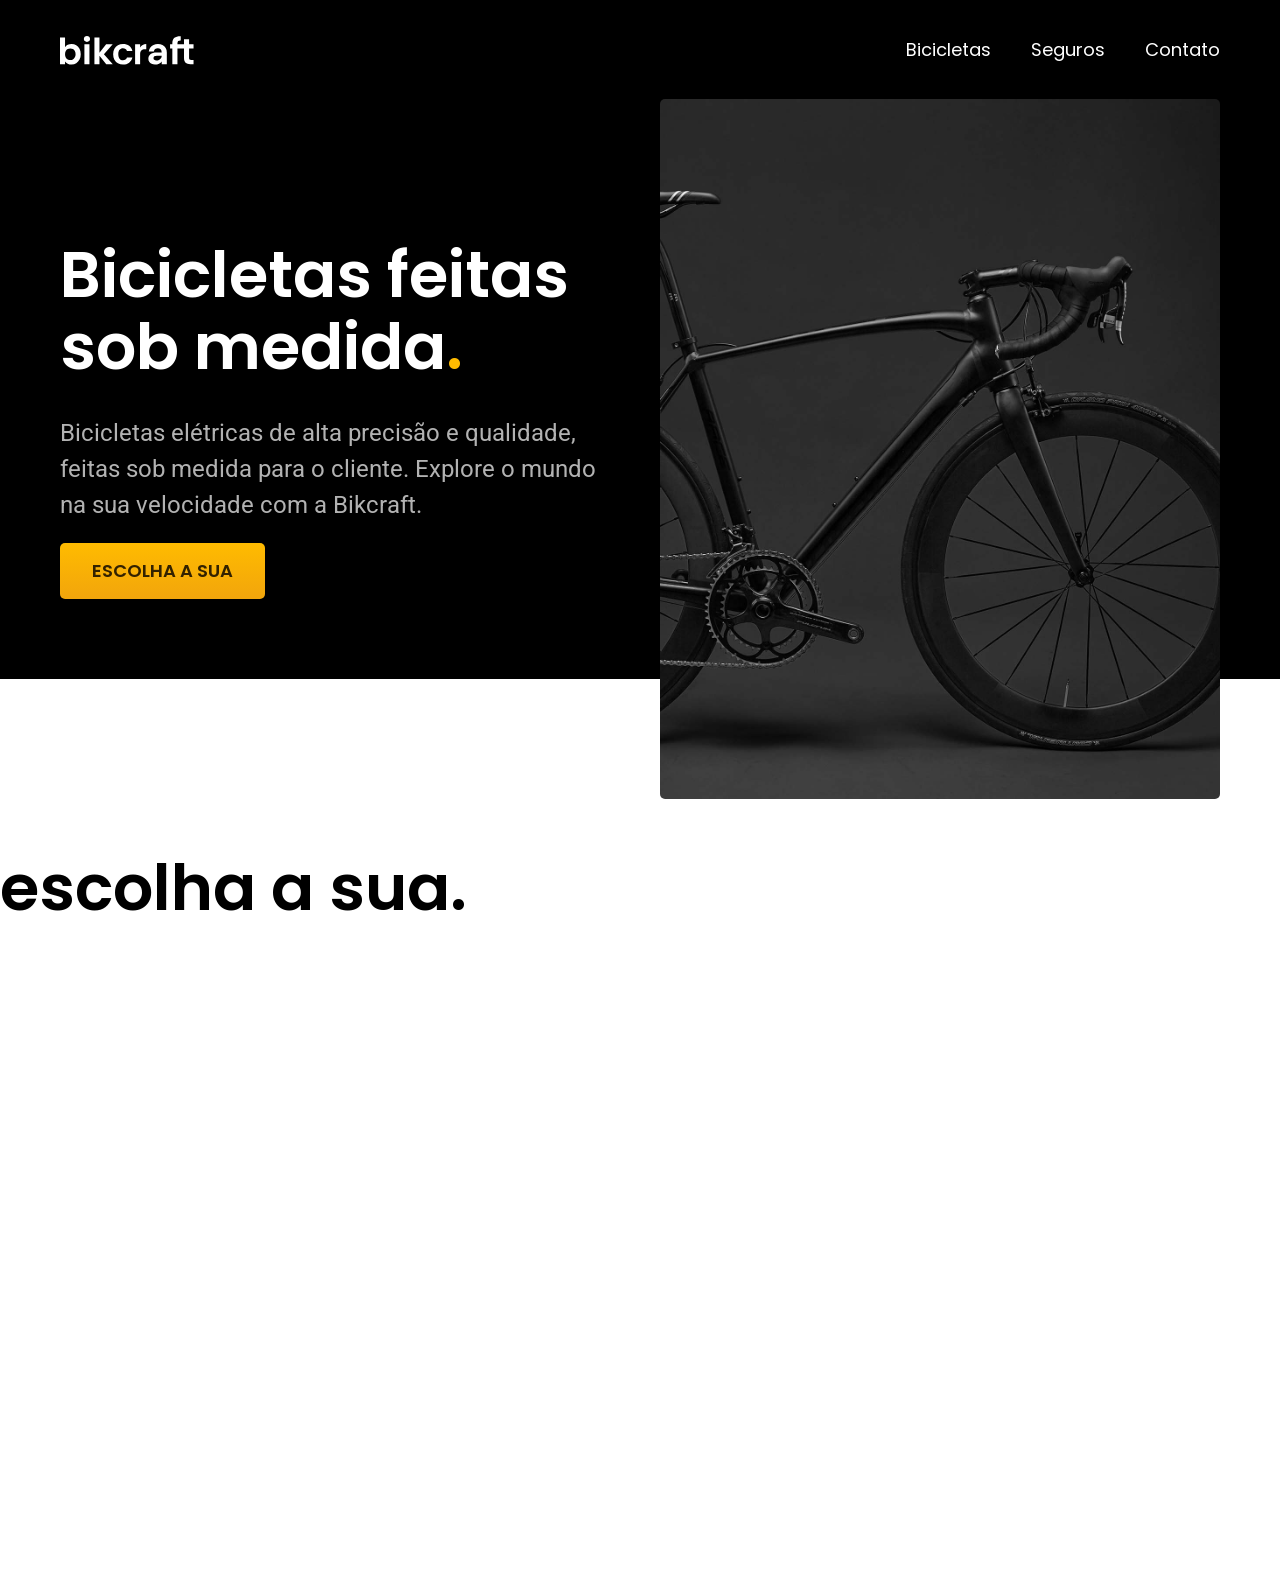
==== index.html @ e8c7751e "modificar estrutura dos arquivos CSS e inicial da página com estilos e tipografia" ====
<!doctype html>
<html lang="pt-BR">
  <head>
    <meta charset="UTF-8" />
    <meta name="viewport" content="width=device-width, initial-scale=1.0" />
    <meta
      name="description"
      content="Bicicletas elétricas de alta precisão e qualidade,  feitas sob medida para o cliente. Explore o mundo na sua velocidade com a Bikcraft."
    />
    <title>Bikcraft - Bicicletas Elétricas</title>
    <link rel="stylesheet" href="./css/style.css" />
   <link rel="preconnect" href="https://fonts.googleapis.com">
<link rel="preconnect" href="https://fonts.gstatic.com" crossorigin>
<link href="https://fonts.googleapis.com/css2?family=Poppins:wght@400;600&family=Roboto:wght@100..900&display=swap" rel="stylesheet">
  </head>
  <body>
    <header class="header-bg">
      <div class="header">
        <a href="./">
          <img src="./img/bikcraft.svg" alt="Bikcraft" />
        </a>

        <nav aria-label="primaria">
          <ul class="header-menu cor-branco">
            <li><a href="./bicicletas.html">Bicicletas</a></li>
            <li><a href="./seguros.html">Seguros</a></li>
            <li><a href="./contato.html">Contato</a></li>
          </ul>
        </nav>
      </div>
    </header>

    <main class="introducao-bg">
      <div class="introducao">
        <div class="introducao-conteudo">
          <h1 class="texto-grande cor-branco">Bicicletas feitas sob medida<span>.</span></h1>
          <p class="texto-medio cor-cinza">
            Bicicletas elétricas de alta precisão e qualidade, feitas sob medida
            para o cliente. Explore o mundo na sua velocidade com a Bikcraft.
          </p>
          <a href="./bicicletas.html" class="botao">Escolha a sua</a>
        </div>
        <div>
          <img
            src="./img/fotos/introducao.jpg"
            alt="Bicicleta elétrica preta"
          />
        </div>
      </div>
    </main>
    <h2 class="texto-grande">escolha a sua<span>.</span></h2>
  </body>
</html>
---- css/style.css ----
@import "./global/global.css";
@import "./utilidades/tipografia.css";
@import "./utilidades/cores.css";
@import "./global/header.css";
@import "./utilidades/componentes.css";
@import "./home/introducao.css";
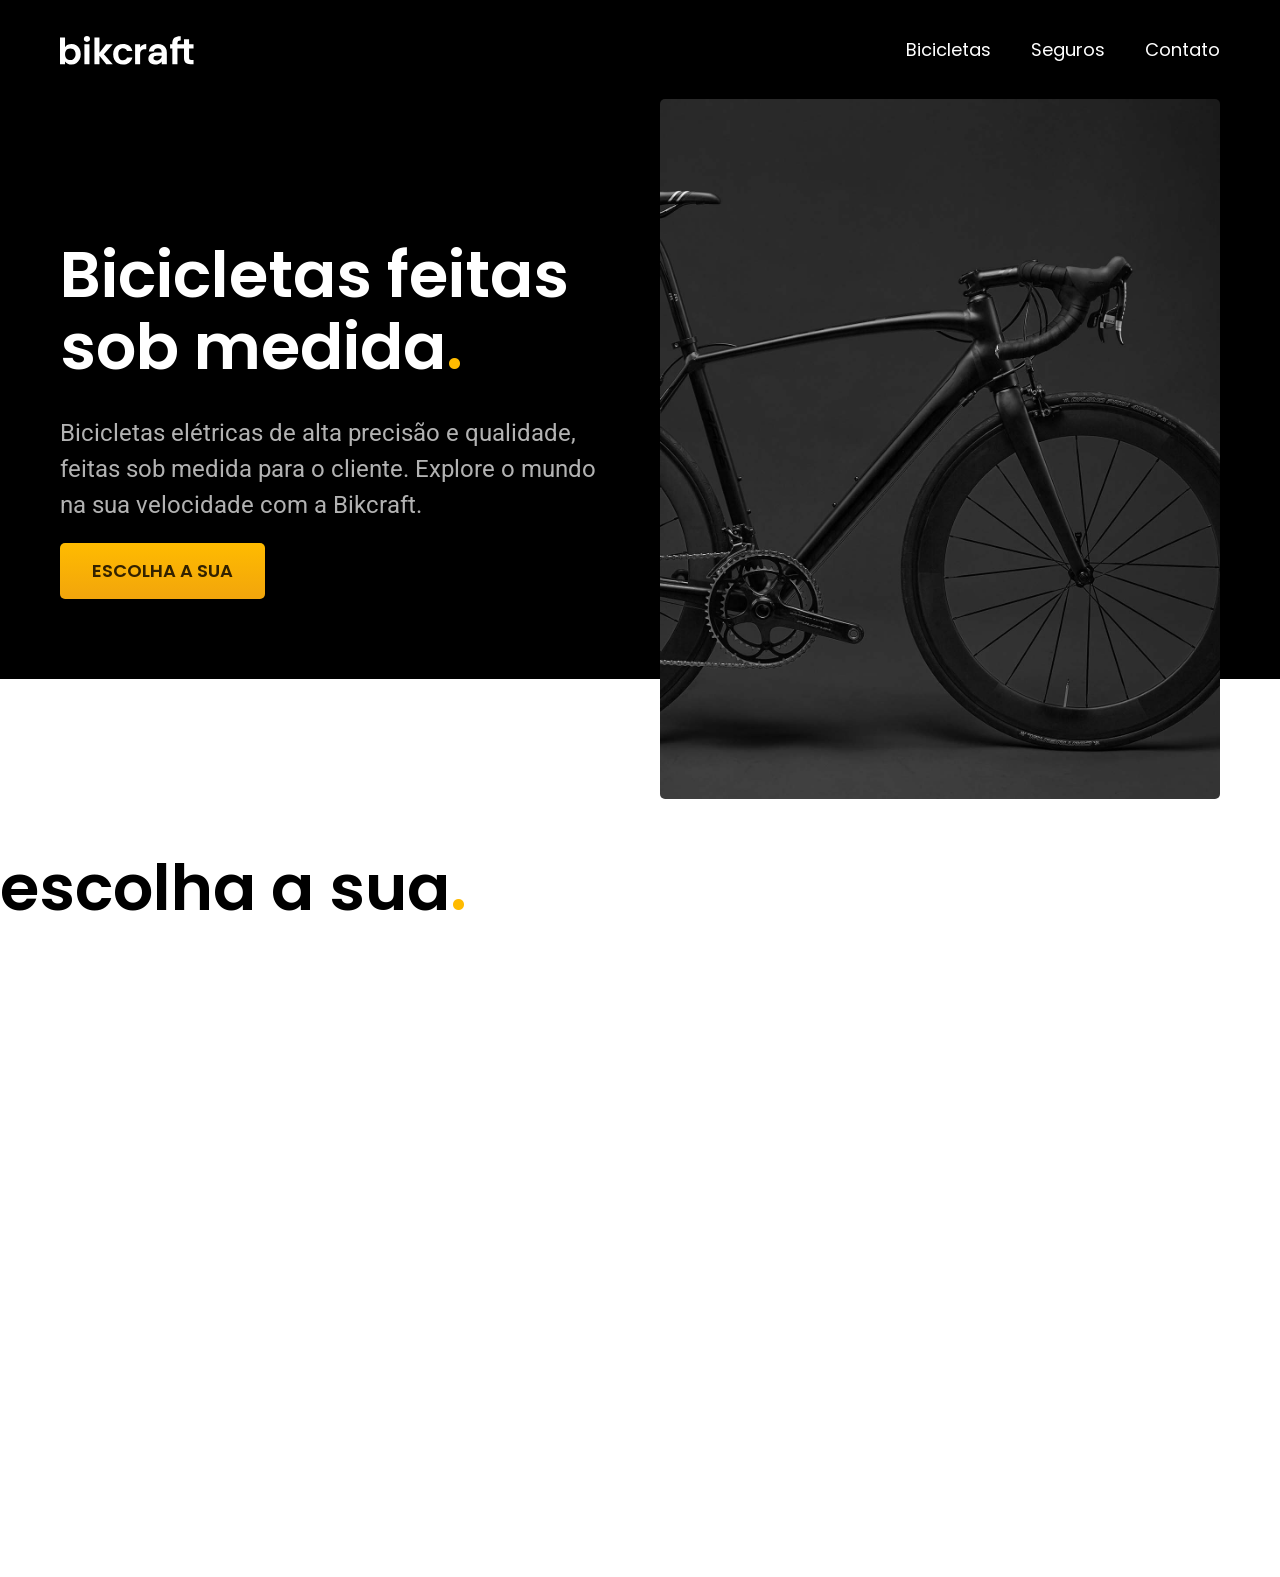
==== commit 8e54f553: "atualização de utilitários" ====
--- a/index.html
+++ b/index.html
@@ -21,7 +21,7 @@
         </a>
 
         <nav aria-label="primaria">
-          <ul class="header-menu cor-branco">
+          <ul class="header-menu cor-0">
             <li><a href="./bicicletas.html">Bicicletas</a></li>
             <li><a href="./seguros.html">Seguros</a></li>
             <li><a href="./contato.html">Contato</a></li>
@@ -33,8 +33,8 @@
     <main class="introducao-bg">
       <div class="introducao">
         <div class="introducao-conteudo">
-          <h1 class="texto-grande cor-branco">Bicicletas feitas sob medida<span>.</span></h1>
-          <p class="texto-medio cor-cinza">
+          <h1 class="texto-grande cor-0">Bicicletas feitas sob medida<span class="cor-p1">.</span></h1>
+          <p class="texto-medio cor-5">
             Bicicletas elétricas de alta precisão e qualidade, feitas sob medida
             para o cliente. Explore o mundo na sua velocidade com a Bikcraft.
           </p>
@@ -48,6 +48,6 @@
         </div>
       </div>
     </main>
-    <h2 class="texto-grande">escolha a sua<span>.</span></h2>
+    <h2 class="texto-grande">escolha a sua<span class="cor-p1">.</span></h2>
   </body>
 </html>
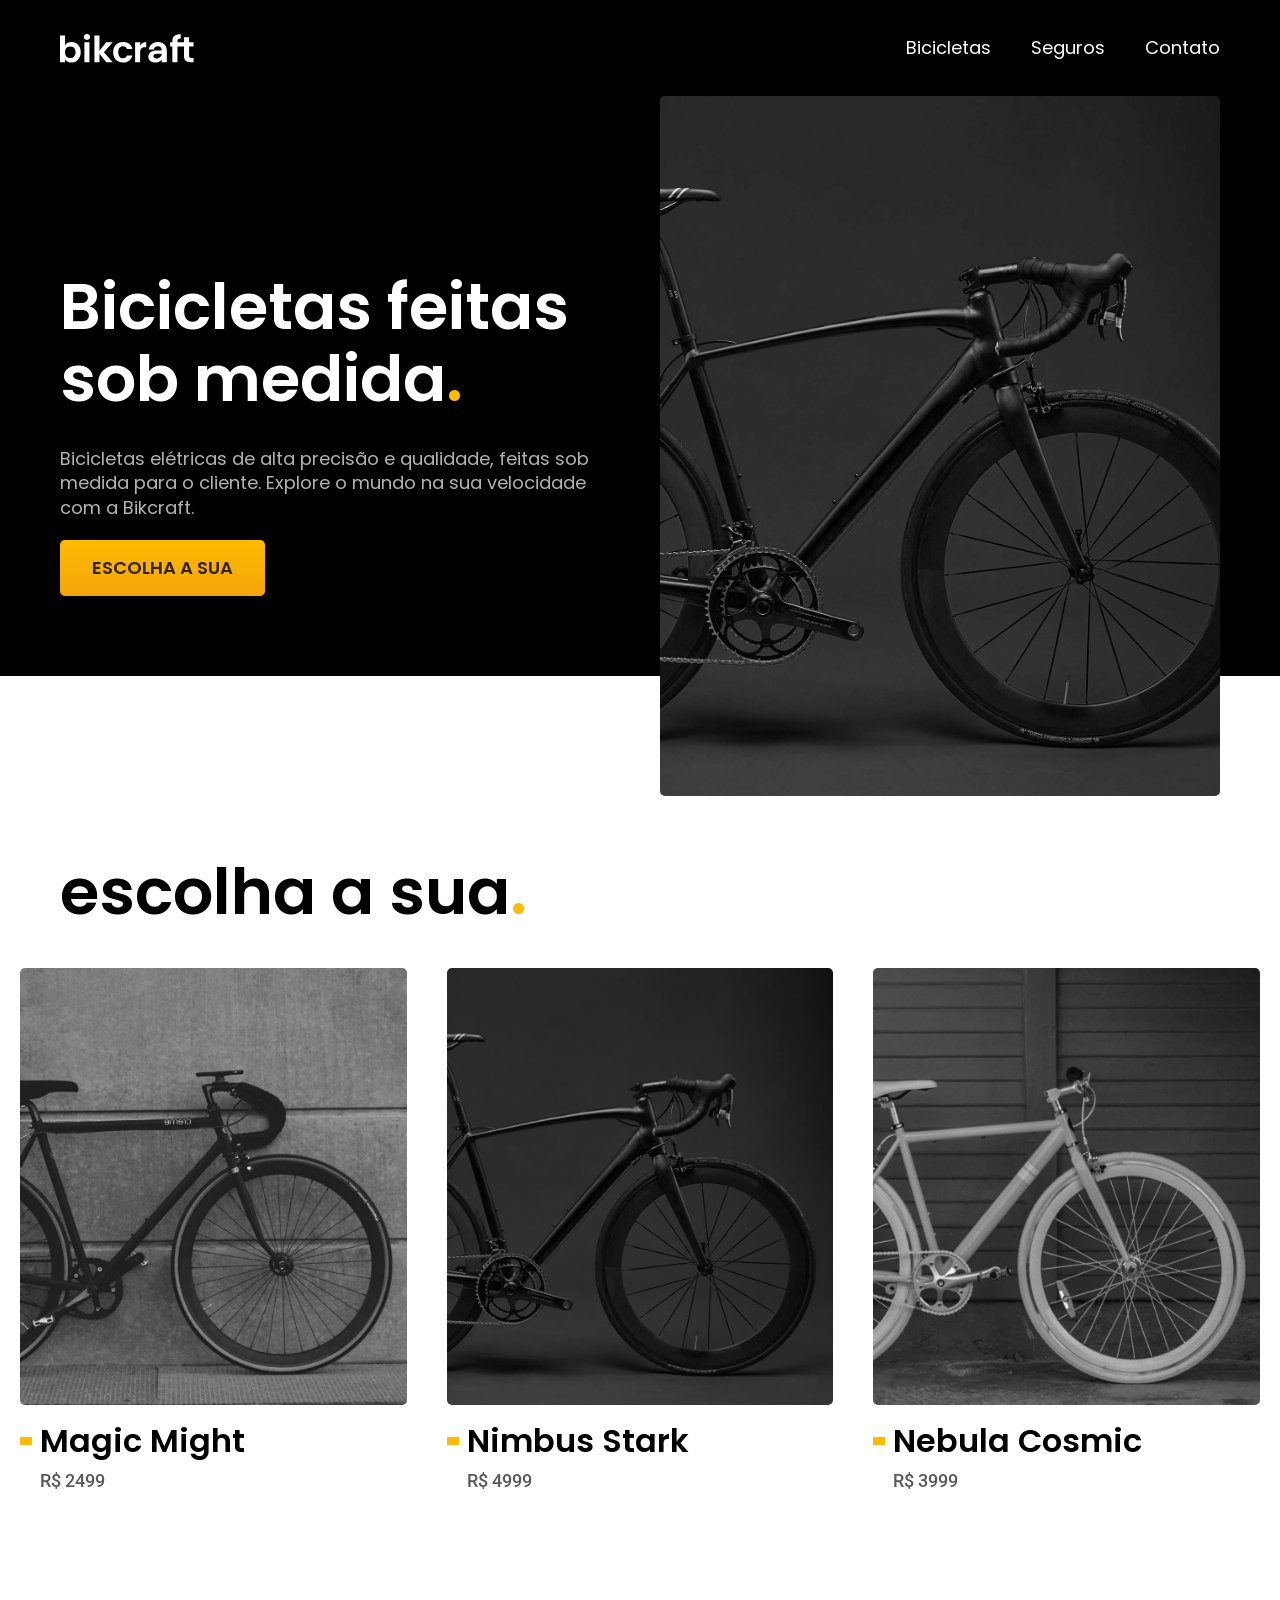
==== commit 2321a642: "Remove unused image files and update index.html for improved layout and styling" ====
--- a/index.html
+++ b/index.html
@@ -9,19 +9,22 @@
     />
     <title>Bikcraft - Bicicletas Elétricas</title>
     <link rel="stylesheet" href="./css/style.css" />
-   <link rel="preconnect" href="https://fonts.googleapis.com">
-<link rel="preconnect" href="https://fonts.gstatic.com" crossorigin>
-<link href="https://fonts.googleapis.com/css2?family=Poppins:wght@400;600&family=Roboto:wght@100..900&display=swap" rel="stylesheet">
+    <link rel="preconnect" href="https://fonts.googleapis.com" />
+    <link rel="preconnect" href="https://fonts.gstatic.com" crossorigin />
+    <link
+      href="https://fonts.googleapis.com/css2?family=Poppins:wght@400;600&family=Roboto:wght@100..900&display=swap"
+      rel="stylesheet"
+    />
   </head>
   <body>
     <header class="header-bg">
-      <div class="header">
+      <div class="header container">
         <a href="./">
           <img src="./img/bikcraft.svg" alt="Bikcraft" />
         </a>
 
         <nav aria-label="primaria">
-          <ul class="header-menu cor-0">
+          <ul class="header-menu font-1-m cor-0">
             <li><a href="./bicicletas.html">Bicicletas</a></li>
             <li><a href="./seguros.html">Seguros</a></li>
             <li><a href="./contato.html">Contato</a></li>
@@ -31,10 +34,12 @@
     </header>
 
     <main class="introducao-bg">
-      <div class="introducao">
+      <div class="introducao container">
         <div class="introducao-conteudo">
-          <h1 class="texto-grande cor-0">Bicicletas feitas sob medida<span class="cor-p1">.</span></h1>
-          <p class="texto-medio cor-5">
+          <h1 class="  font-1-xxl cor-0">
+            Bicicletas feitas sob medida<span class="cor-p1">.</span>
+          </h1>
+          <p class="font-1-m cor-5">
             Bicicletas elétricas de alta precisão e qualidade, feitas sob medida
             para o cliente. Explore o mundo na sua velocidade com a Bikcraft.
           </p>
@@ -48,6 +53,33 @@
         </div>
       </div>
     </main>
-    <h2 class="texto-grande">escolha a sua<span class="cor-p1">.</span></h2>
+
+    <article class="bicicletas-lista">
+      <h2 class=" container font-1-xxl">escolha a sua<span class="cor-p1">.</span></h2>
+
+      <ul>
+        <li>
+          <a href="./bicicletas/magic.html">
+            <img src="./img/bicicletas/magic-home.jpg" alt="Bicicleta preta" />
+            <h3 class="font-1-xl">Magic Might</h3>
+            <span class="font-2-m cor-8">R$ 2499</span>
+          </a>
+        </li>
+        <li>
+          <a href="./bicicletas/nimbus.html">
+            <img src="./img/bicicletas/nimbus-home.jpg" alt="Bicicleta preta" />
+            <h3 class="font-1-xl">Nimbus Stark</h3>
+            <span class="font-2-m cor-8">R$ 4999</span>
+          </a>
+        </li>
+        <li>
+          <a href="./bicicletas/nebula.html">
+            <img src="./img/bicicletas/nebula-home.jpg" alt="Bicicleta preta" />
+            <h3 class="font-1-xl">Nebula Cosmic</h3>
+            <span class="font-2-m cor-8">R$ 3999</span>
+          </a>
+        </li>
+      </ul>
+    </article>
   </body>
 </html>
--- a/css/style.css
+++ b/css/style.css
@@ -4,6 +4,7 @@
 @import "./global/header.css";
 @import "./utilidades/componentes.css";
 @import "./home/introducao.css";
+@import "./bicicletas/bicicletas-lista.css";
 
 
 
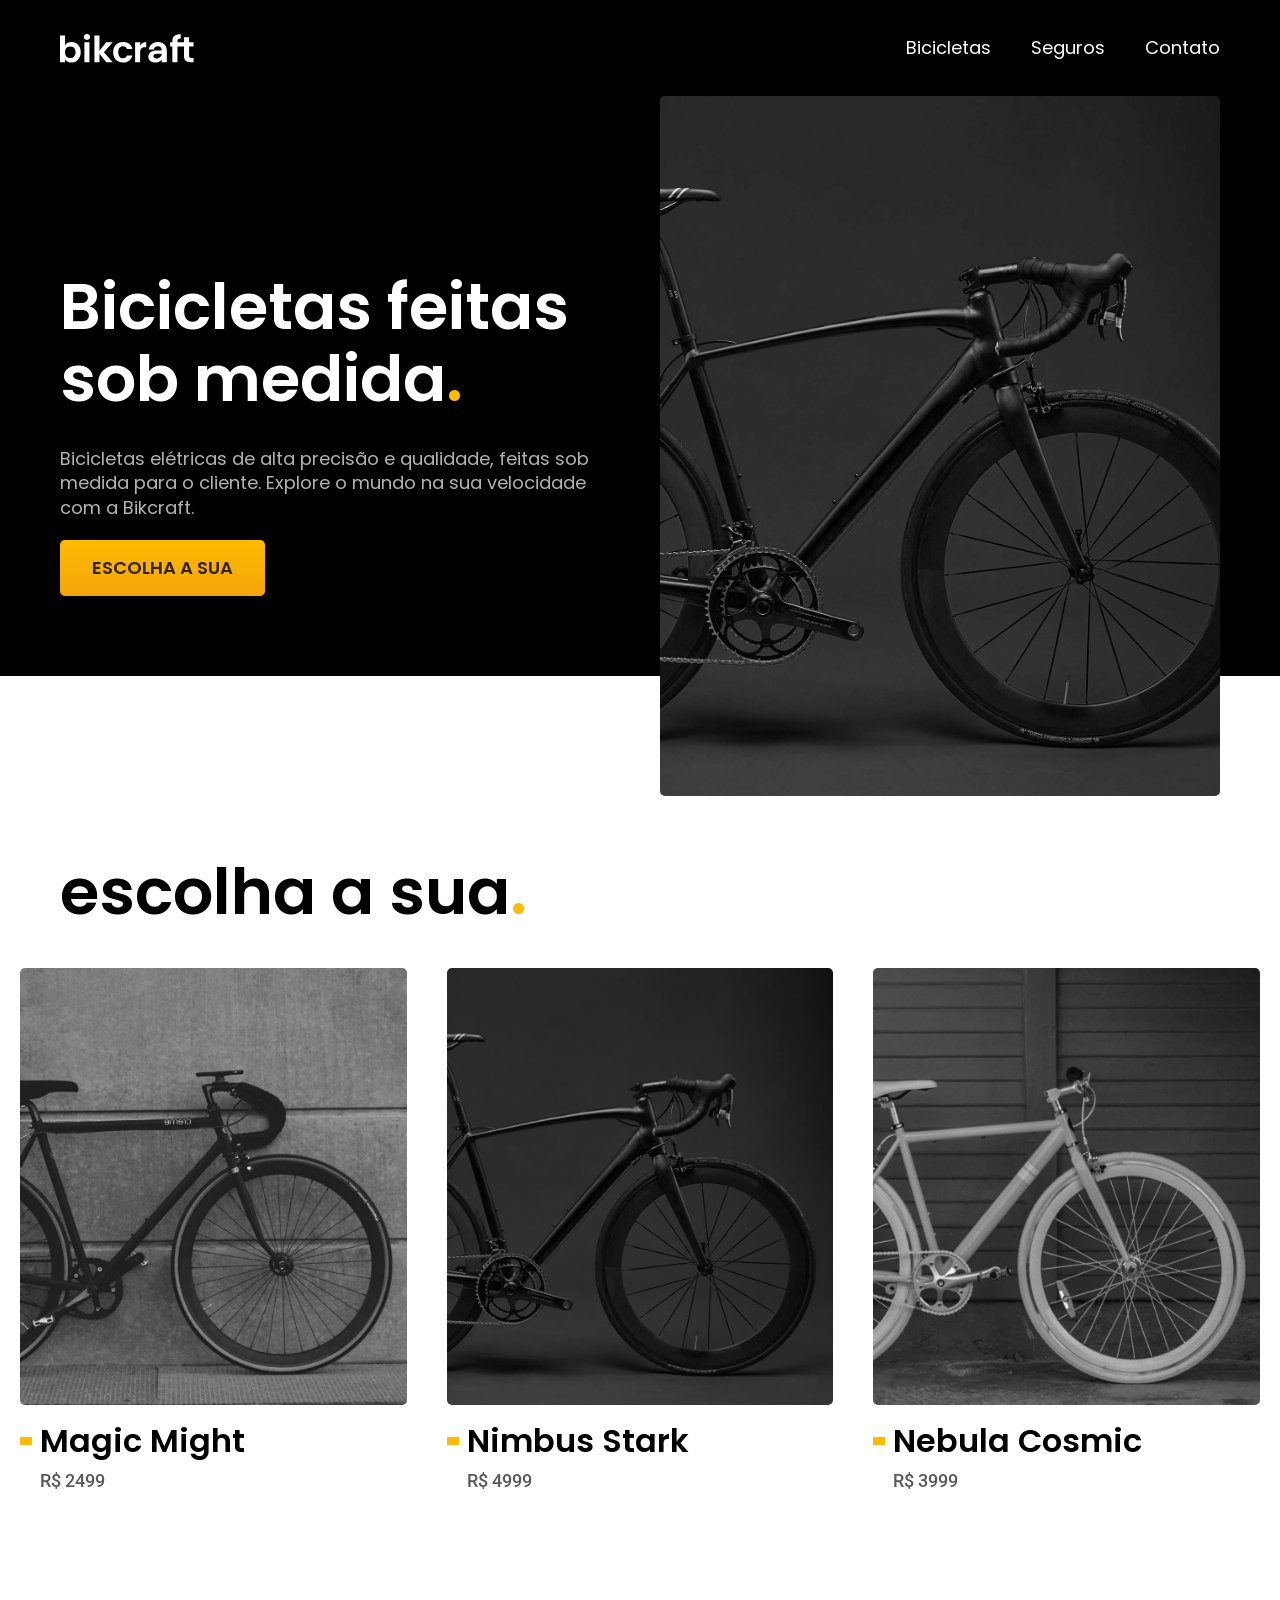
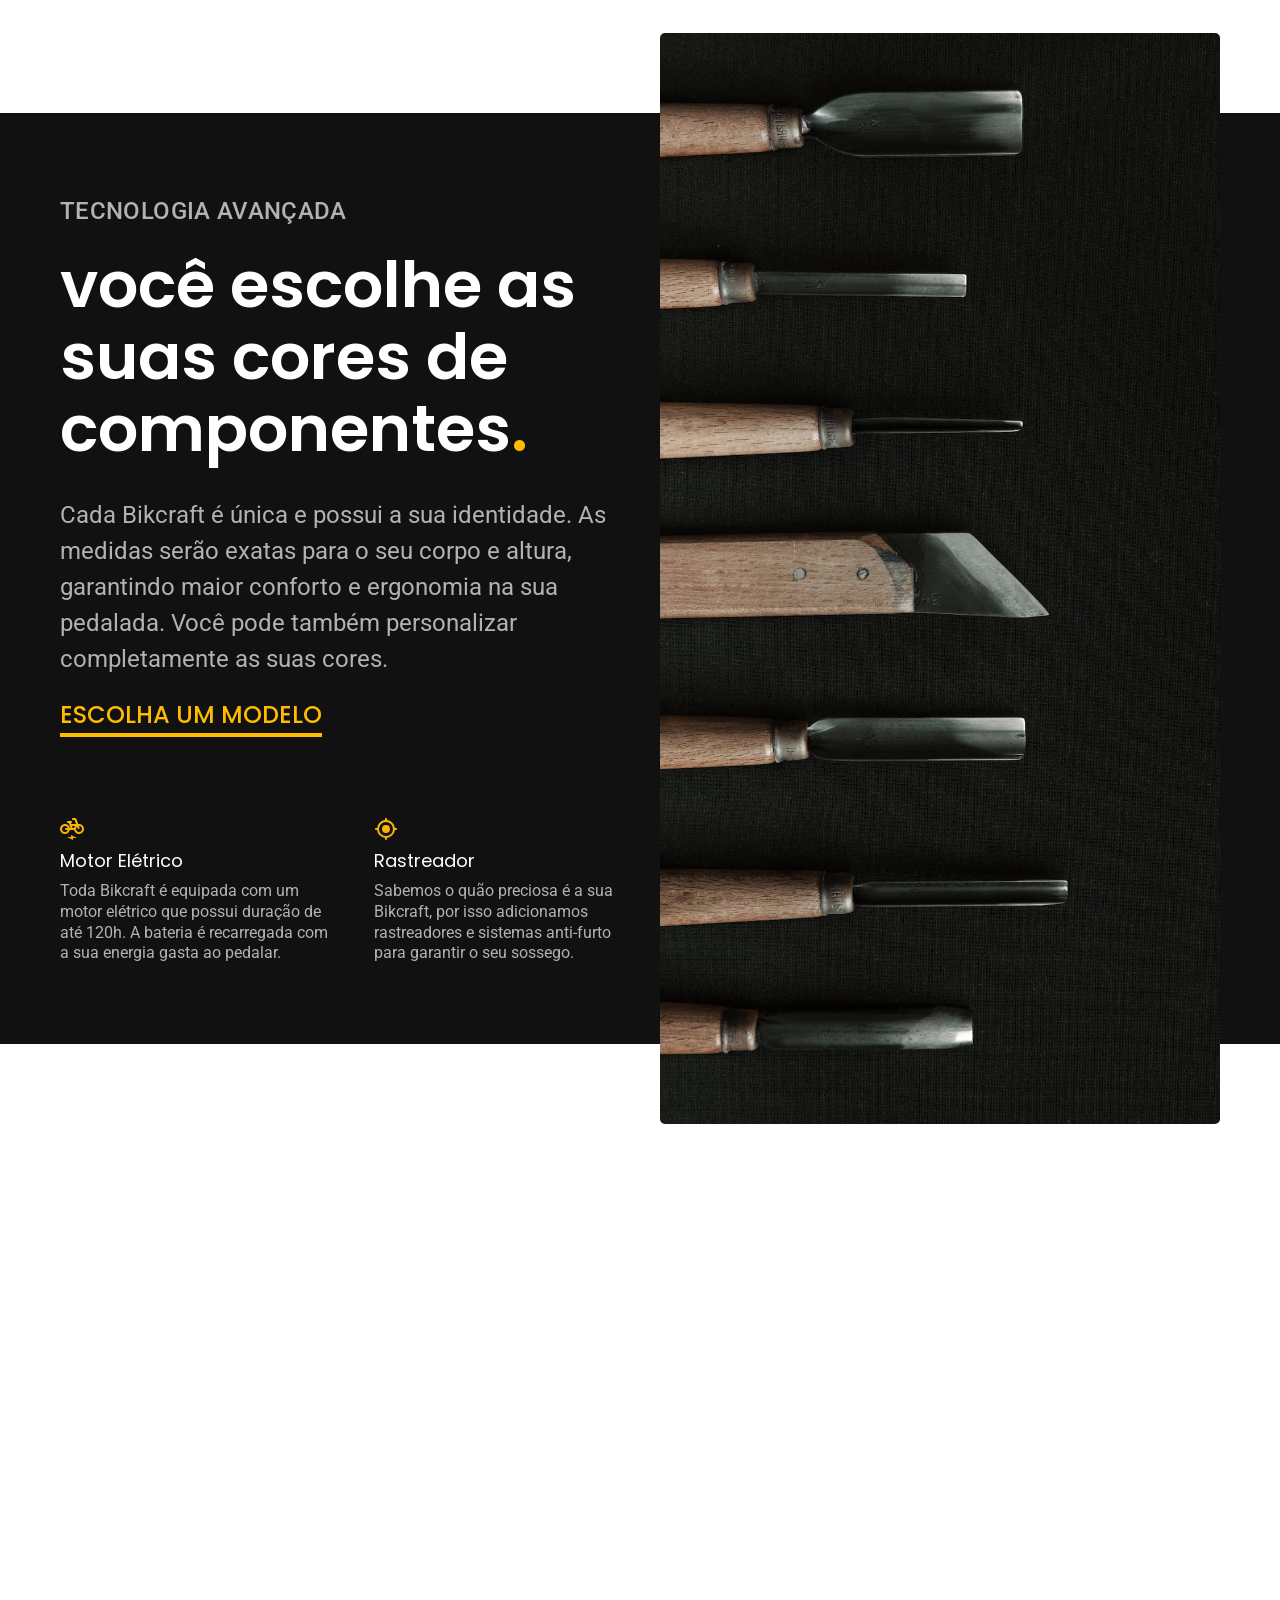
==== commit 351fa102: "Adicionar seção de tecnologia com conteúdo e estilos correspondentes" ====
--- a/index.html
+++ b/index.html
@@ -81,5 +81,34 @@
         </li>
       </ul>
     </article>
+
+    <article class="tecnologia-bg">
+      <div class=" tecnologia container">
+        <div class="tecnologia-conteudo">
+          <span class="font-2-l-b cor-5">Tecnologia Avançada</span>
+          <h2 class="font-1-xxl cor-0">você escolhe as suas cores de componentes<span class="cor-p1">.</span></h2>
+          <p class="font-2-l cor-5">Cada Bikcraft é única e possui a sua identidade. As medidas serão exatas para o seu corpo e altura, garantindo maior conforto e ergonomia na sua pedalada. Você pode também personalizar completamente as suas cores.</p>
+          <a class="link" href="./bicicletas.html">Escolha um modelo</a>
+          <div class="tecnologia-vantagens">
+          <div>
+            <img src="./img/icones/eletrica.svg" alt="">
+            <h3 class="font-1-m cor-0">Motor Elétrico</h3>
+            <p class="font-2-s cor-5">Toda Bikcraft é equipada com um motor elétrico que possui duração de até 120h. A bateria é recarregada com a sua energia gasta ao pedalar.</p>
+          </div>
+            <div>
+            <img src="./img/icones/rastreador.svg" alt="">
+            <h3 class="font-1-m cor-0">Rastreador</h3>
+            <p class="font-2-s cor-5">Sabemos o quão preciosa é a sua Bikcraft, por isso adicionamos rastreadores e sistemas anti-furto para garantir o seu sossego.</p>
+          </div>
+          </div>
+        </div>
+          <div class="tecnologia-imagem">
+            <img src="./img/fotos/tecnologia.jpg" alt="">
+          </div>
+
+      </div>
+
+
+    </article>
   </body>
 </html>
--- a/css/style.css
+++ b/css/style.css
@@ -4,6 +4,7 @@
 @import "./global/header.css";
 @import "./utilidades/componentes.css";
 @import "./home/introducao.css";
+@import "./home/tecnologia.css";
 @import "./bicicletas/bicicletas-lista.css";
 
 
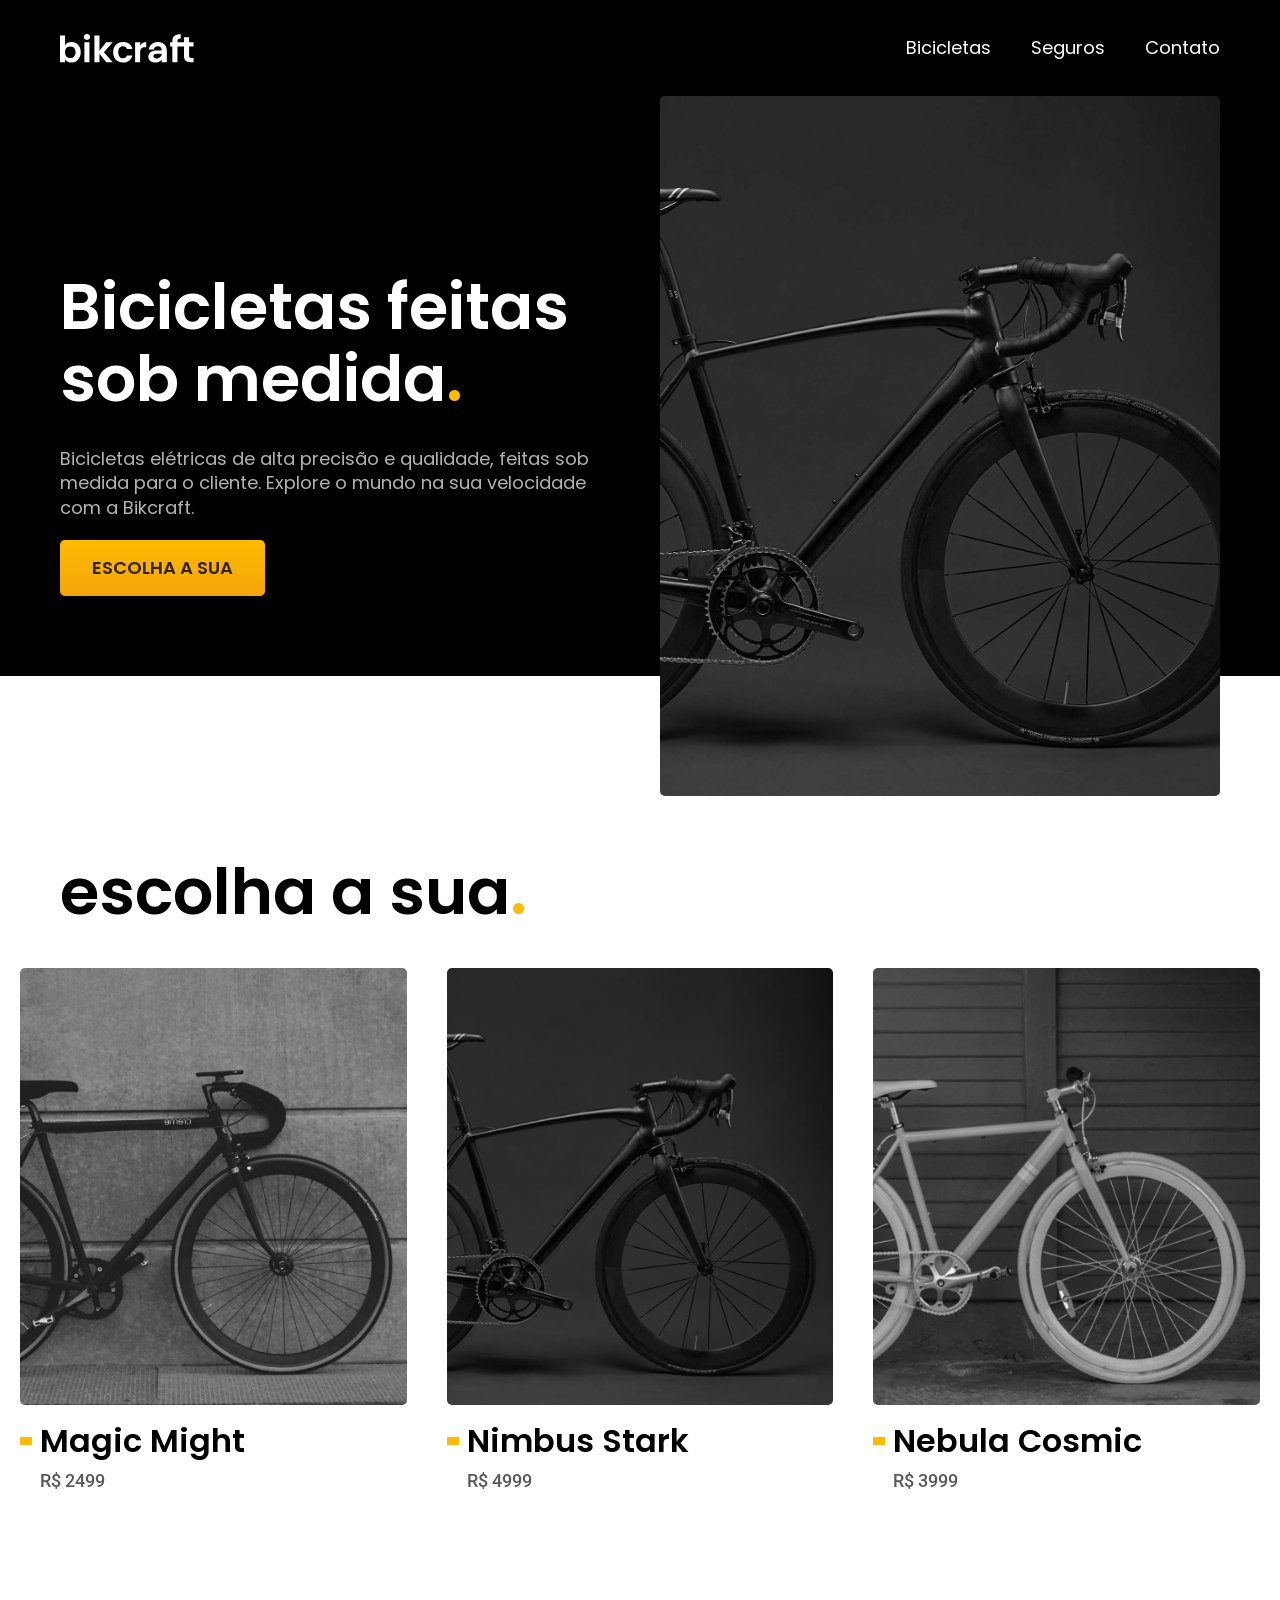
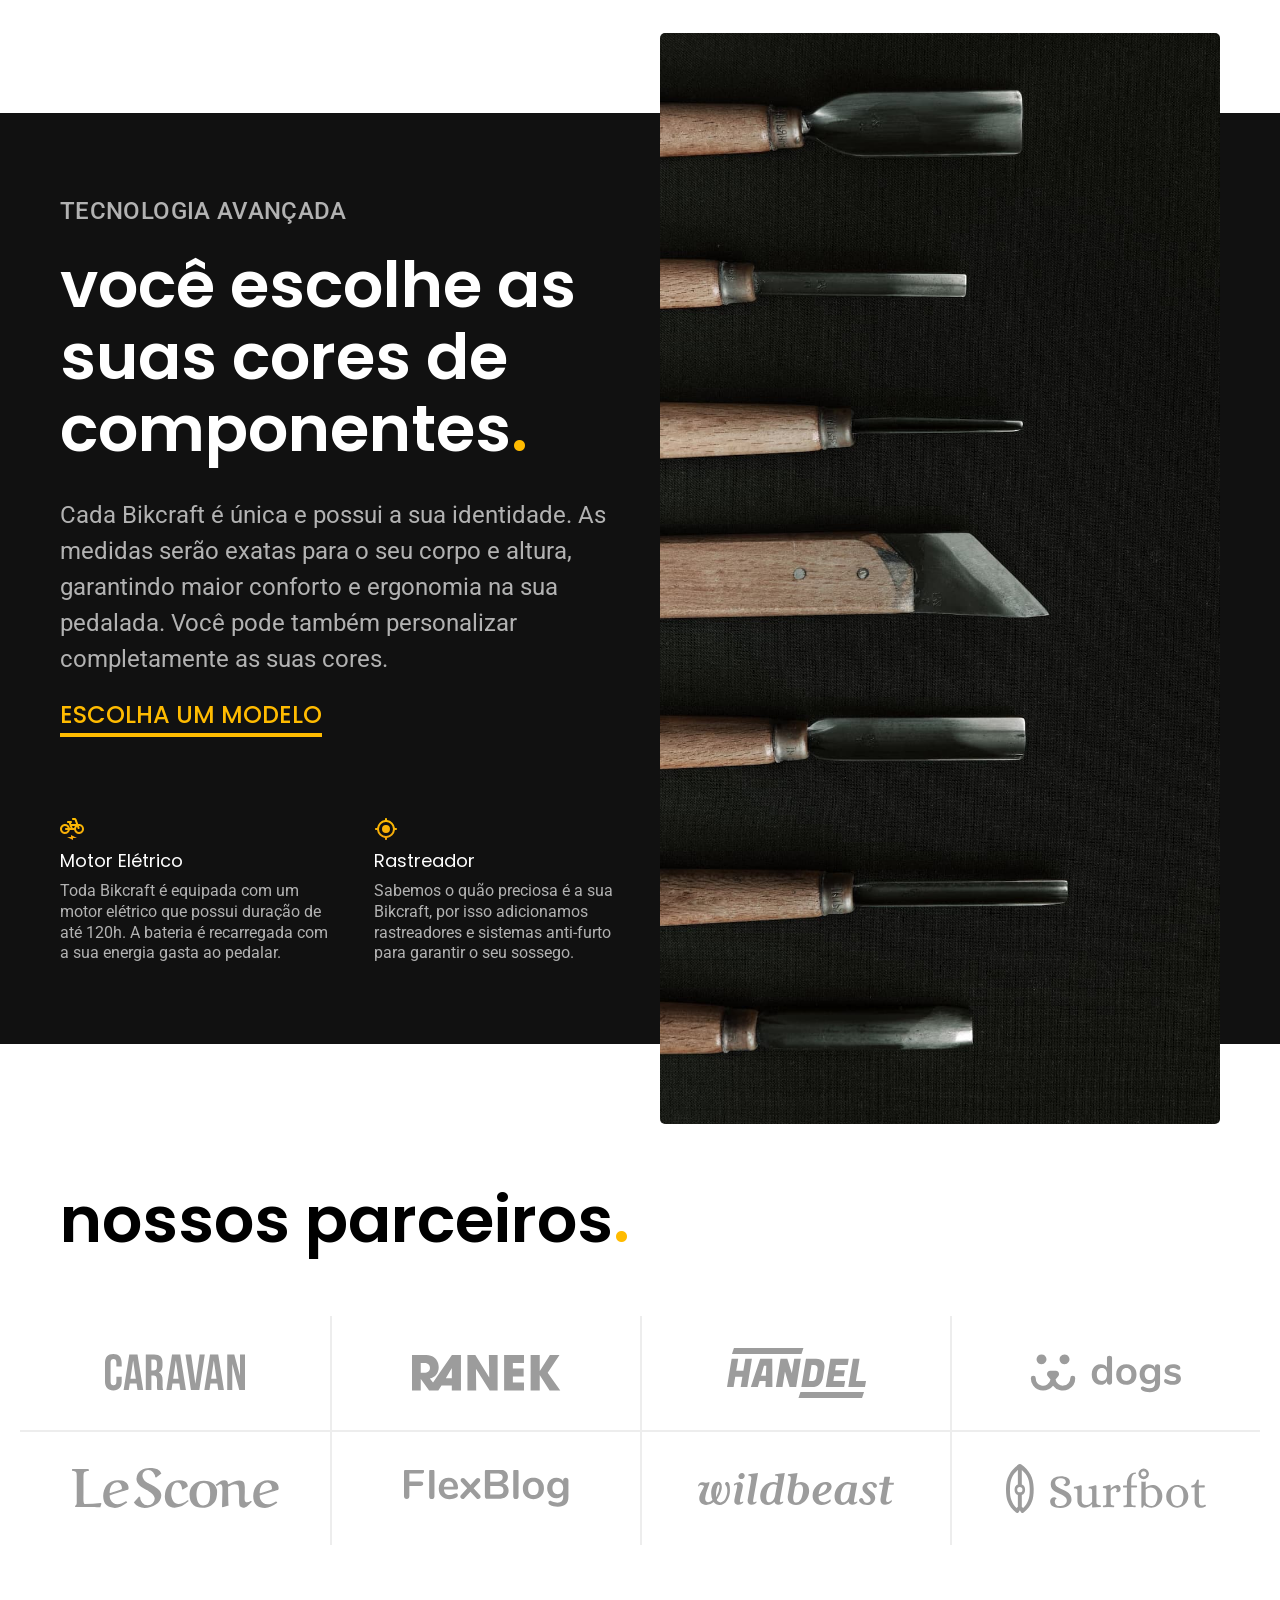
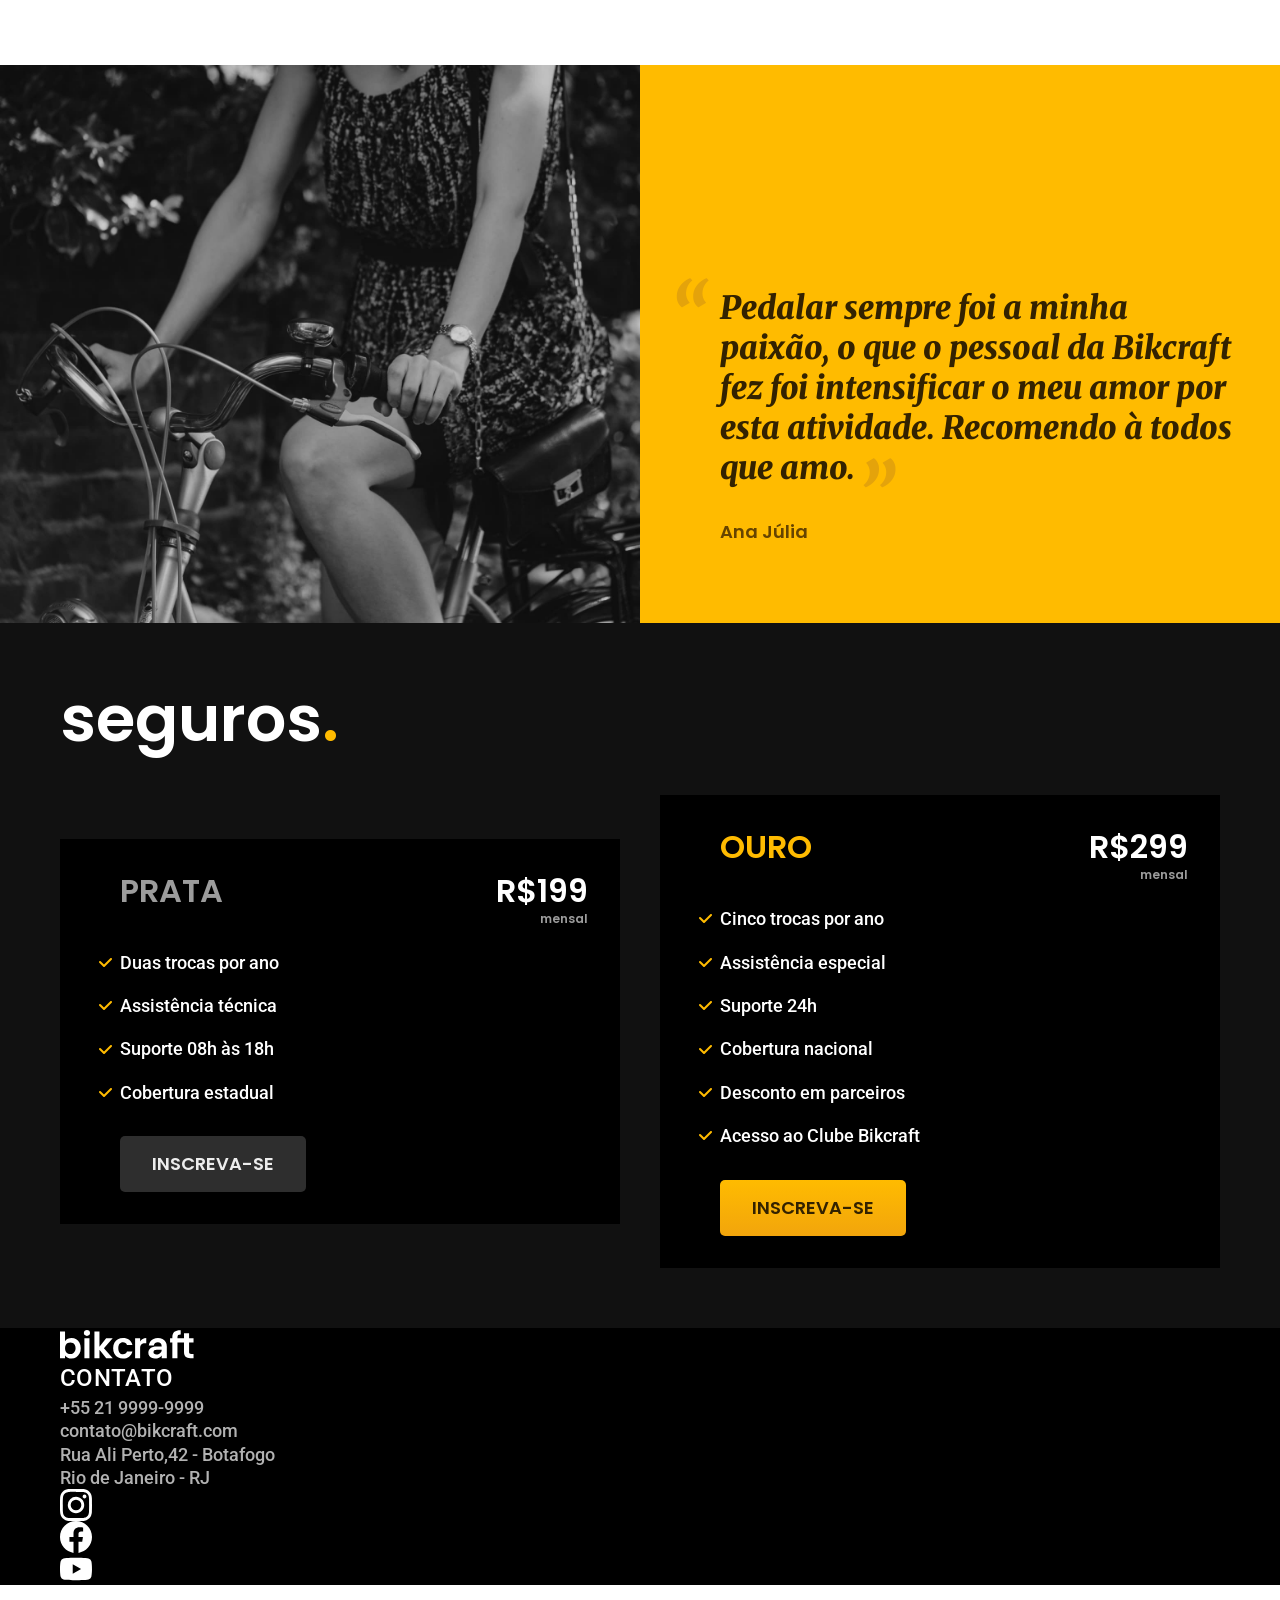
==== commit 609aff88: "Adicionar novas seções de parceiros, depoimentos e seguros, além de ajustes de estilo no footer e im" ====
--- a/index.html
+++ b/index.html
@@ -12,7 +12,7 @@
     <link rel="preconnect" href="https://fonts.googleapis.com" />
     <link rel="preconnect" href="https://fonts.gstatic.com" crossorigin />
     <link
-      href="https://fonts.googleapis.com/css2?family=Poppins:wght@400;600&family=Roboto:wght@100..900&display=swap"
+      href="https://fonts.googleapis.com/css2?family=Merriweather:ital,opsz,wght@1,18..144,900&family=Poppins:wght@400;600&family=Roboto:wght@100..900&display=swap"
       rel="stylesheet"
     />
   </head>
@@ -36,7 +36,7 @@
     <main class="introducao-bg">
       <div class="introducao container">
         <div class="introducao-conteudo">
-          <h1 class="  font-1-xxl cor-0">
+          <h1 class="font-1-xxl cor-0">
             Bicicletas feitas sob medida<span class="cor-p1">.</span>
           </h1>
           <p class="font-1-m cor-5">
@@ -55,7 +55,9 @@
     </main>
 
     <article class="bicicletas-lista">
-      <h2 class=" container font-1-xxl">escolha a sua<span class="cor-p1">.</span></h2>
+      <h2 class="container font-1-xxl">
+        escolha a sua<span class="cor-p1">.</span>
+      </h2>
 
       <ul>
         <li>
@@ -83,32 +85,141 @@
     </article>
 
     <article class="tecnologia-bg">
-      <div class=" tecnologia container">
+      <div class="tecnologia container">
         <div class="tecnologia-conteudo">
           <span class="font-2-l-b cor-5">Tecnologia Avançada</span>
-          <h2 class="font-1-xxl cor-0">você escolhe as suas cores de componentes<span class="cor-p1">.</span></h2>
-          <p class="font-2-l cor-5">Cada Bikcraft é única e possui a sua identidade. As medidas serão exatas para o seu corpo e altura, garantindo maior conforto e ergonomia na sua pedalada. Você pode também personalizar completamente as suas cores.</p>
+          <h2 class="font-1-xxl cor-0">
+            você escolhe as suas cores de componentes<span class="cor-p1"
+              >.</span
+            >
+          </h2>
+          <p class="font-2-l cor-5">
+            Cada Bikcraft é única e possui a sua identidade. As medidas serão
+            exatas para o seu corpo e altura, garantindo maior conforto e
+            ergonomia na sua pedalada. Você pode também personalizar
+            completamente as suas cores.
+          </p>
           <a class="link" href="./bicicletas.html">Escolha um modelo</a>
           <div class="tecnologia-vantagens">
-          <div>
-            <img src="./img/icones/eletrica.svg" alt="">
-            <h3 class="font-1-m cor-0">Motor Elétrico</h3>
-            <p class="font-2-s cor-5">Toda Bikcraft é equipada com um motor elétrico que possui duração de até 120h. A bateria é recarregada com a sua energia gasta ao pedalar.</p>
+            <div>
+              <img src="./img/icones/eletrica.svg" alt="" />
+              <h3 class="font-1-m cor-0">Motor Elétrico</h3>
+              <p class="font-2-s cor-5">
+                Toda Bikcraft é equipada com um motor elétrico que possui
+                duração de até 120h. A bateria é recarregada com a sua energia
+                gasta ao pedalar.
+              </p>
+            </div>
+            <div>
+              <img src="./img/icones/rastreador.svg" alt="" />
+              <h3 class="font-1-m cor-0">Rastreador</h3>
+              <p class="font-2-s cor-5">
+                Sabemos o quão preciosa é a sua Bikcraft, por isso adicionamos
+                rastreadores e sistemas anti-furto para garantir o seu sossego.
+              </p>
+            </div>
           </div>
-            <div>
-            <img src="./img/icones/rastreador.svg" alt="">
-            <h3 class="font-1-m cor-0">Rastreador</h3>
-            <p class="font-2-s cor-5">Sabemos o quão preciosa é a sua Bikcraft, por isso adicionamos rastreadores e sistemas anti-furto para garantir o seu sossego.</p>
+        </div>
+        <div class="tecnologia-imagem">
+          <img src="./img/fotos/tecnologia.jpg" alt="" />
+        </div>
+      </div>
+    </article>
+
+    <section class="parceiros" aria-label="Nosso Parceiros">
+      <h2 class="container font-1-xxl">
+        nossos parceiros<span class="cor-p1">.</span>
+      </h2>
+      <ul>
+        <li><img src="./img/parceiros/caravan.svg" alt="caravan" /></li>
+        <li><img src="./img/parceiros/ranek.svg" alt="ranek" /></li>
+        <li><img src="./img/parceiros/handel.svg" alt="handel" /></li>
+        <li><img src="./img/parceiros/dogs.svg" alt="dogs." /></li>
+        <li><img src="./img/parceiros/lescone.svg" alt="lescone" /></li>
+        <li><img src="./img/parceiros/flexblog.svg" alt="flexblog" /></li>
+        <li><img src="./img/parceiros/wildbeast.svg" alt="wildbeast" /></li>
+        <li><img src="./img/parceiros/surfbot.svg" alt="surfbot" /></li>
+      </ul>
+    </section>
+
+    <section class="depoimento" aria-label="depoimento">
+      <div>
+        <img
+          src="./img/fotos/depoimento.jpg"
+          alt="Pessoa pedalando uma bicicleta bikcraft"
+        />
+      </div>
+      <div class="depoimento-conteudo">
+        <blockquote class="font-1-xl cor-p5">
+          <p>
+            Pedalar sempre foi a minha paixão, o que o pessoal da Bikcraft fez
+            foi intensificar o meu amor por esta atividade. Recomendo à todos
+            que amo.
+          </p>
+        </blockquote>
+        <span class="font-1-m-b cor-p4">Ana Júlia</span>
+      </div>
+    </section>
+
+    <article class="seguros-bg">
+      <div class="seguros container">
+        <h2 class="font-1-xxl cor-0">seguros<span class="cor-p1">.</span></h2>
+        <div class="seguros-item">
+          <h3 class="font-1-xl cor-6">PRATA</h3>
+          <span class="font-1-xl cor-0"
+            >R$199<span class="font-1-xs cor-6">mensal</span></span
+          >
+          <ul class="font-2-m cor-0">
+            <li>Duas trocas por ano</li>
+            <li>Assistência técnica</li>
+            <li>Suporte 08h às 18h</li>
+            <li>Cobertura estadual</li>
+          </ul>
+          <a class="botao secundario" href="./orcamento.html">Inscreva-se</a>
+        </div>
+
+        <div class="seguros-item">
+          <h3 class="font-1-xl cor-p1">OURO</h3>
+          <span class="font-1-xl cor-0"
+            >R$299<span class="font-1-xs cor-6">mensal</span></span>
+          <ul class="font-2-m cor-0">
+            <li>Cinco trocas por ano</li>
+            <li>Assistência especial</li>
+            <li>Suporte 24h</li>
+            <li>Cobertura nacional</li>
+            <li>Desconto em parceiros</li>
+            <li>Acesso ao Clube Bikcraft</li>
+          </ul>
+          <a class="botao" href="./orcamento.html">Inscreva-se</a>
+        </div>
+      </div>
+    </article>
+
+    <footer class="footer-bg">
+      <div class="footer container">
+        <img src="./img/bikcraft.svg" alt="Bikcraft">
+        <div class="footer-contato">
+          <h3 class="font-2-l-b cor-0">Contato</h3>
+          <ul class="font-2-m cor-5">
+            <li><a href="tel:+552199999999">+55 21 9999-9999</a></li>
+            <li><a href="mailto:contato@bikcraft.com">contato@bikcraft.com</a></li>
+            <li>Rua Ali Perto,42 - Botafogo</li>
+            <li>Rio de Janeiro - RJ</li>
+          </ul>
+          <div class="footer-redes">
+            <a href="./">
+              <img src="./img/redes/instagram.svg" alt="instragram">
+            </a>
+             <a href="./">
+              <img src="./img/redes/facebook.svg" alt="facebook">
+            </a>
+             <a href="./">
+              <img src="./img/redes/youtube.svg" alt="youtube">
+            </a>
           </div>
-          </div>
-        </div>
-          <div class="tecnologia-imagem">
-            <img src="./img/fotos/tecnologia.jpg" alt="">
-          </div>
-
-      </div>
-
-
-    </article>
+        </div>
+
+      </div>
+    </footer>
   </body>
 </html>
--- a/css/style.css
+++ b/css/style.css
@@ -2,12 +2,14 @@
 @import "./utilidades/tipografia.css";
 @import "./utilidades/cores.css";
 @import "./global/header.css";
+@import "./global/footer.css";
 @import "./utilidades/componentes.css";
+
 @import "./home/introducao.css";
 @import "./home/tecnologia.css";
+@import "./home/parceiros.css";
+@import "./home/depoimento.css";
+
+@import "./seguros/seguros.css";
+
 @import "./bicicletas/bicicletas-lista.css";
-
-
-
-
-
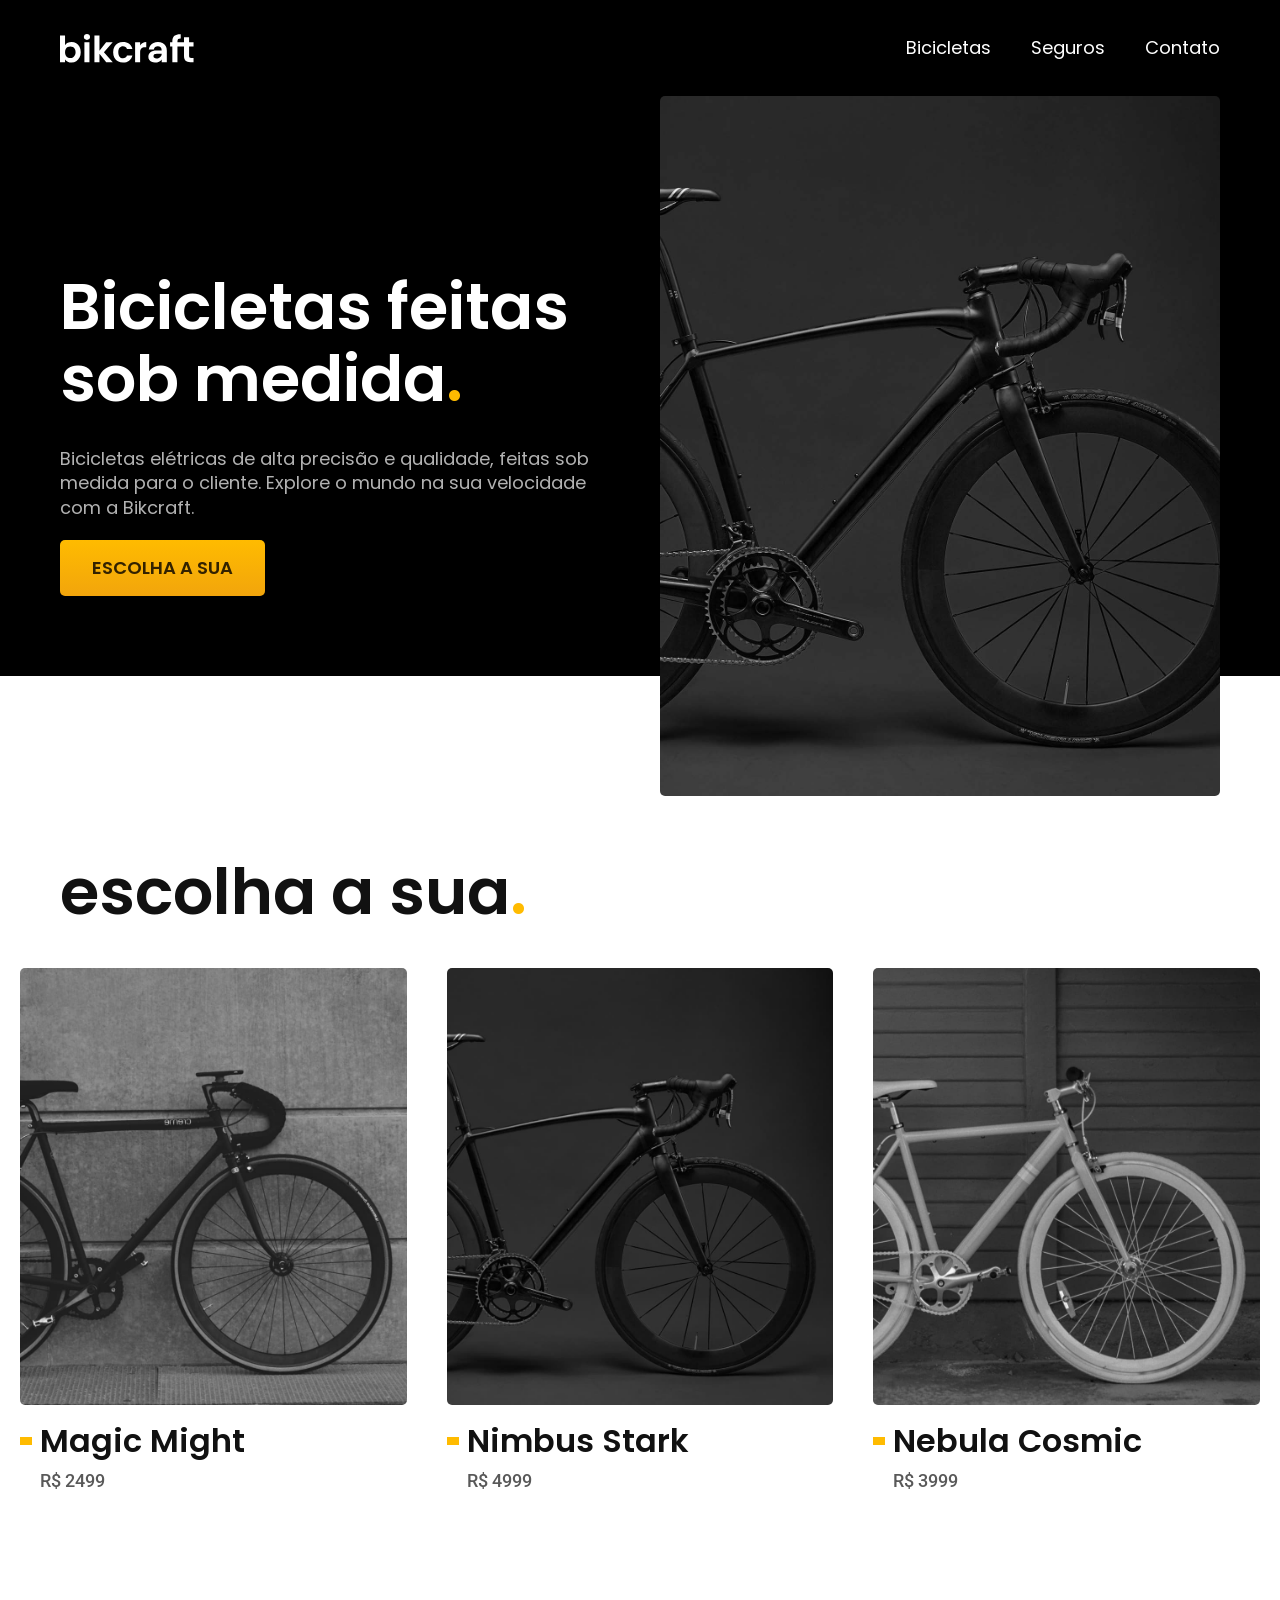
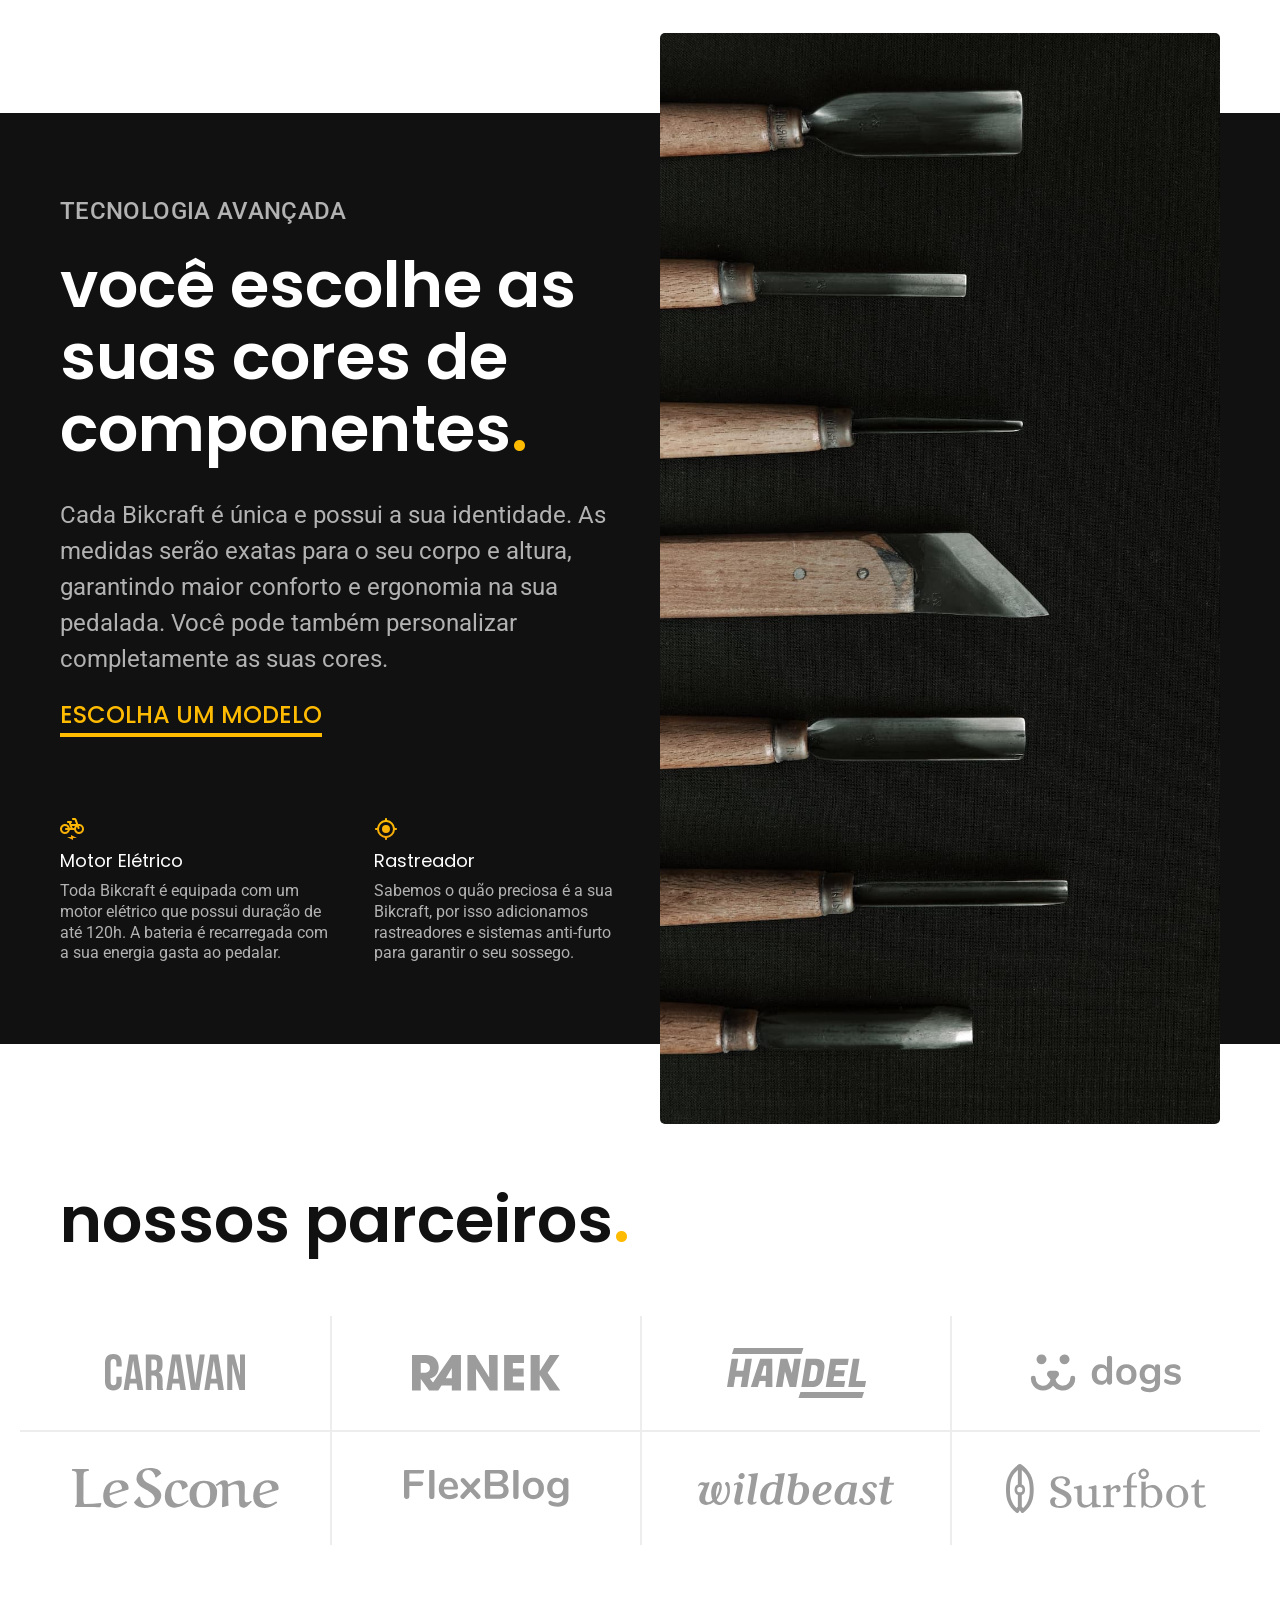
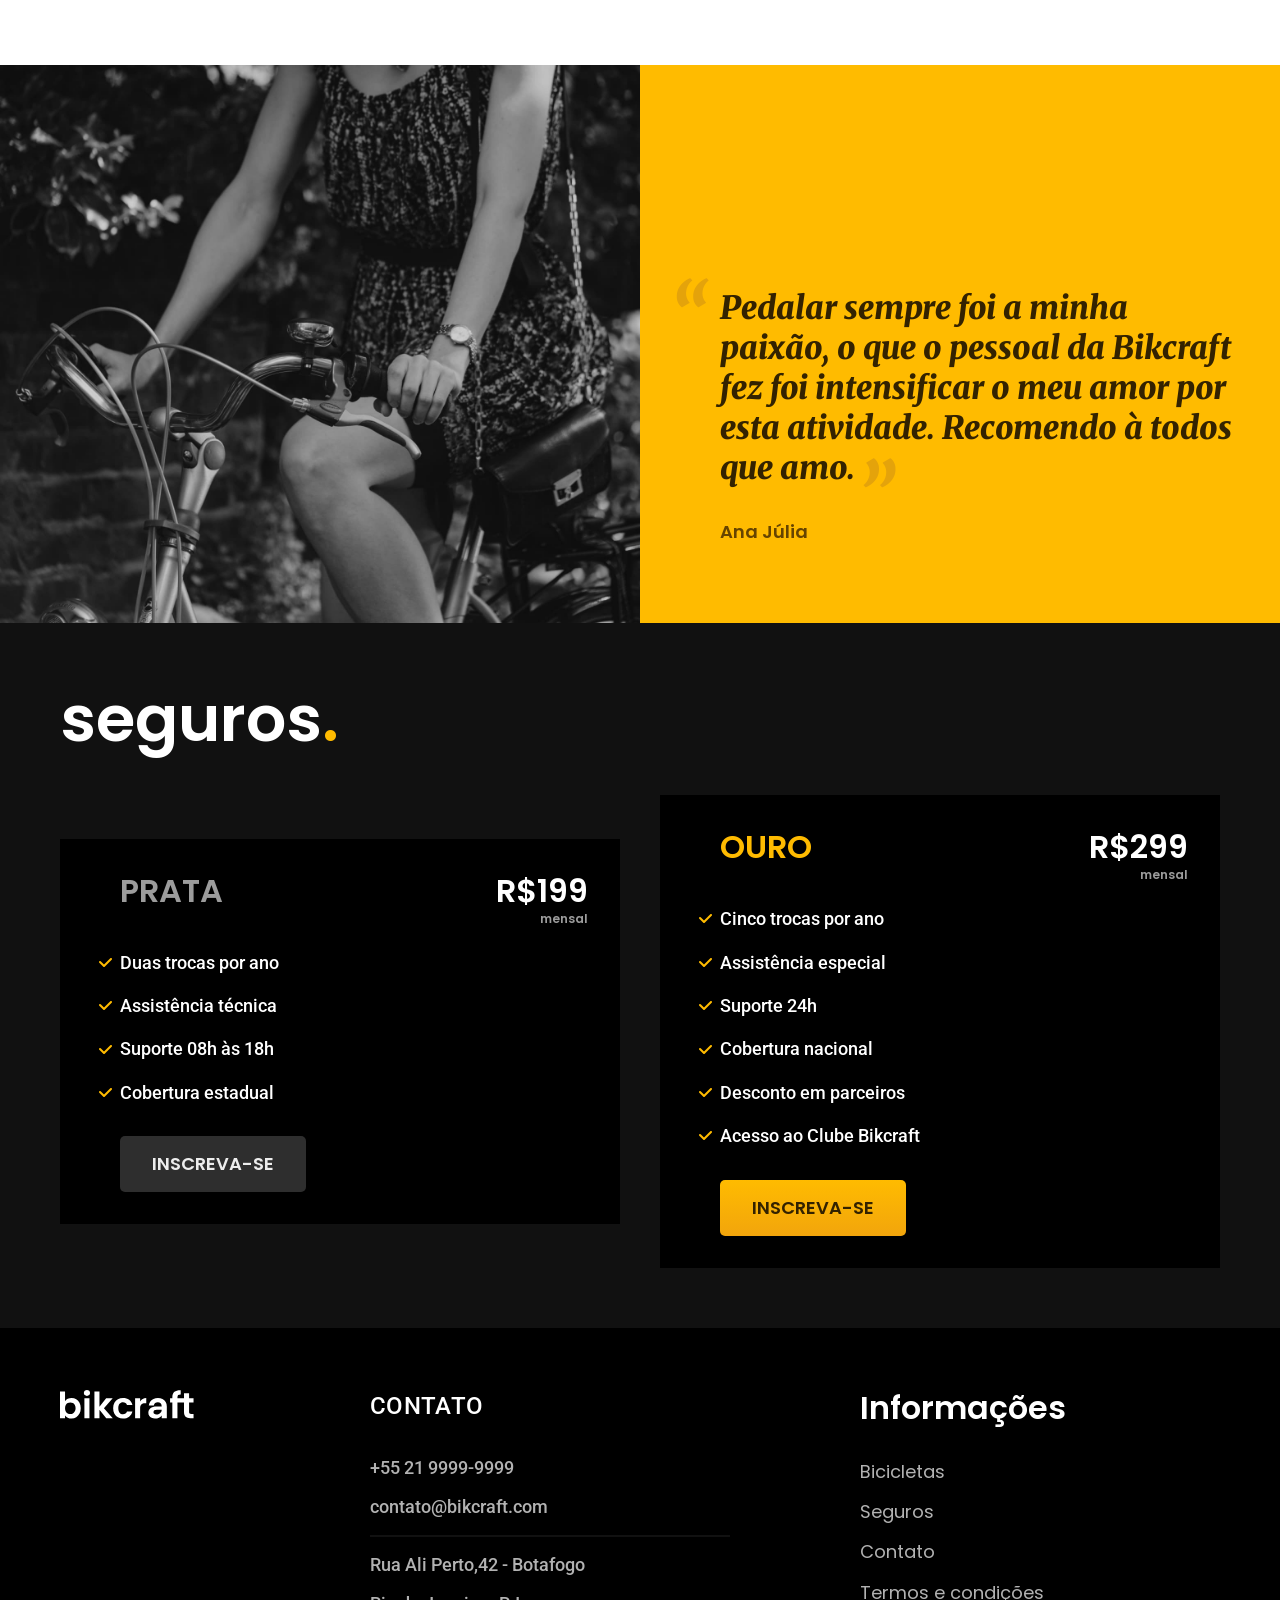
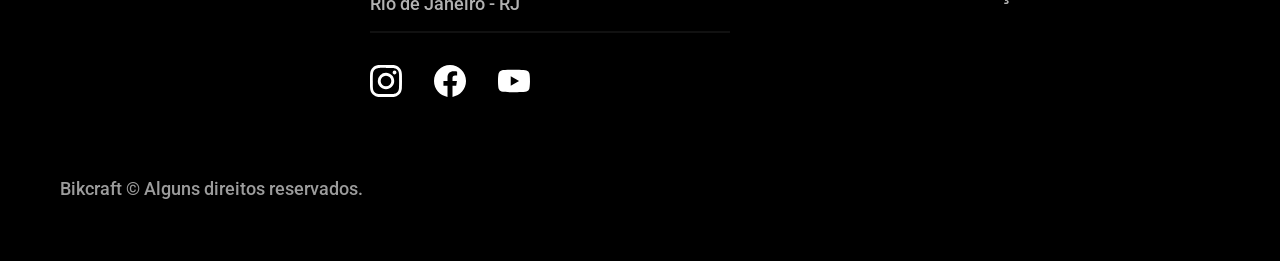
==== commit b88cb8a6: "Adicionar estilos ao footer, criar página de termos e atualizar index.html com novas informações" ====
--- a/index.html
+++ b/index.html
@@ -181,7 +181,8 @@
         <div class="seguros-item">
           <h3 class="font-1-xl cor-p1">OURO</h3>
           <span class="font-1-xl cor-0"
-            >R$299<span class="font-1-xs cor-6">mensal</span></span>
+            >R$299<span class="font-1-xs cor-6">mensal</span></span
+          >
           <ul class="font-2-m cor-0">
             <li>Cinco trocas por ano</li>
             <li>Assistência especial</li>
@@ -197,28 +198,41 @@
 
     <footer class="footer-bg">
       <div class="footer container">
-        <img src="./img/bikcraft.svg" alt="Bikcraft">
+        <img src="./img/bikcraft.svg" alt="Bikcraft" />
         <div class="footer-contato">
           <h3 class="font-2-l-b cor-0">Contato</h3>
           <ul class="font-2-m cor-5">
             <li><a href="tel:+552199999999">+55 21 9999-9999</a></li>
-            <li><a href="mailto:contato@bikcraft.com">contato@bikcraft.com</a></li>
+            <li>
+              <a href="mailto:contato@bikcraft.com">contato@bikcraft.com</a>
+            </li>
             <li>Rua Ali Perto,42 - Botafogo</li>
             <li>Rio de Janeiro - RJ</li>
           </ul>
           <div class="footer-redes">
             <a href="./">
-              <img src="./img/redes/instagram.svg" alt="instragram">
+              <img src="./img/redes/instagram.svg" alt="instragram" />
             </a>
-             <a href="./">
-              <img src="./img/redes/facebook.svg" alt="facebook">
+            <a href="./">
+              <img src="./img/redes/facebook.svg" alt="facebook" />
             </a>
-             <a href="./">
-              <img src="./img/redes/youtube.svg" alt="youtube">
+            <a href="./">
+              <img src="./img/redes/youtube.svg" alt="youtube" />
             </a>
           </div>
         </div>
-
+        <div class="footer-informações">
+          <h3 class="font-1-xl cor-0">Informações</h3>
+          <nav>
+            <ul class="font-1-m cor-5">
+              <li><a href="./bicicletas.html">Bicicletas</a></li>
+              <li><a href="./seguros.html">Seguros</a></li>
+              <li><a href="./contato.html">Contato</a></li>
+              <li><a href="./termos.html">Termos e condições</a></li>
+            </ul>
+          </nav>
+        </div>
+        <p class="footer-copy font-2-m cor-6">Bikcraft © Alguns direitos reservados.</p>
       </div>
     </footer>
   </body>
--- a/css/style.css
+++ b/css/style.css
@@ -11,5 +11,6 @@
 @import "./home/depoimento.css";
 
 @import "./seguros/seguros.css";
+@import "./termos/termos.css";
 
 @import "./bicicletas/bicicletas-lista.css";
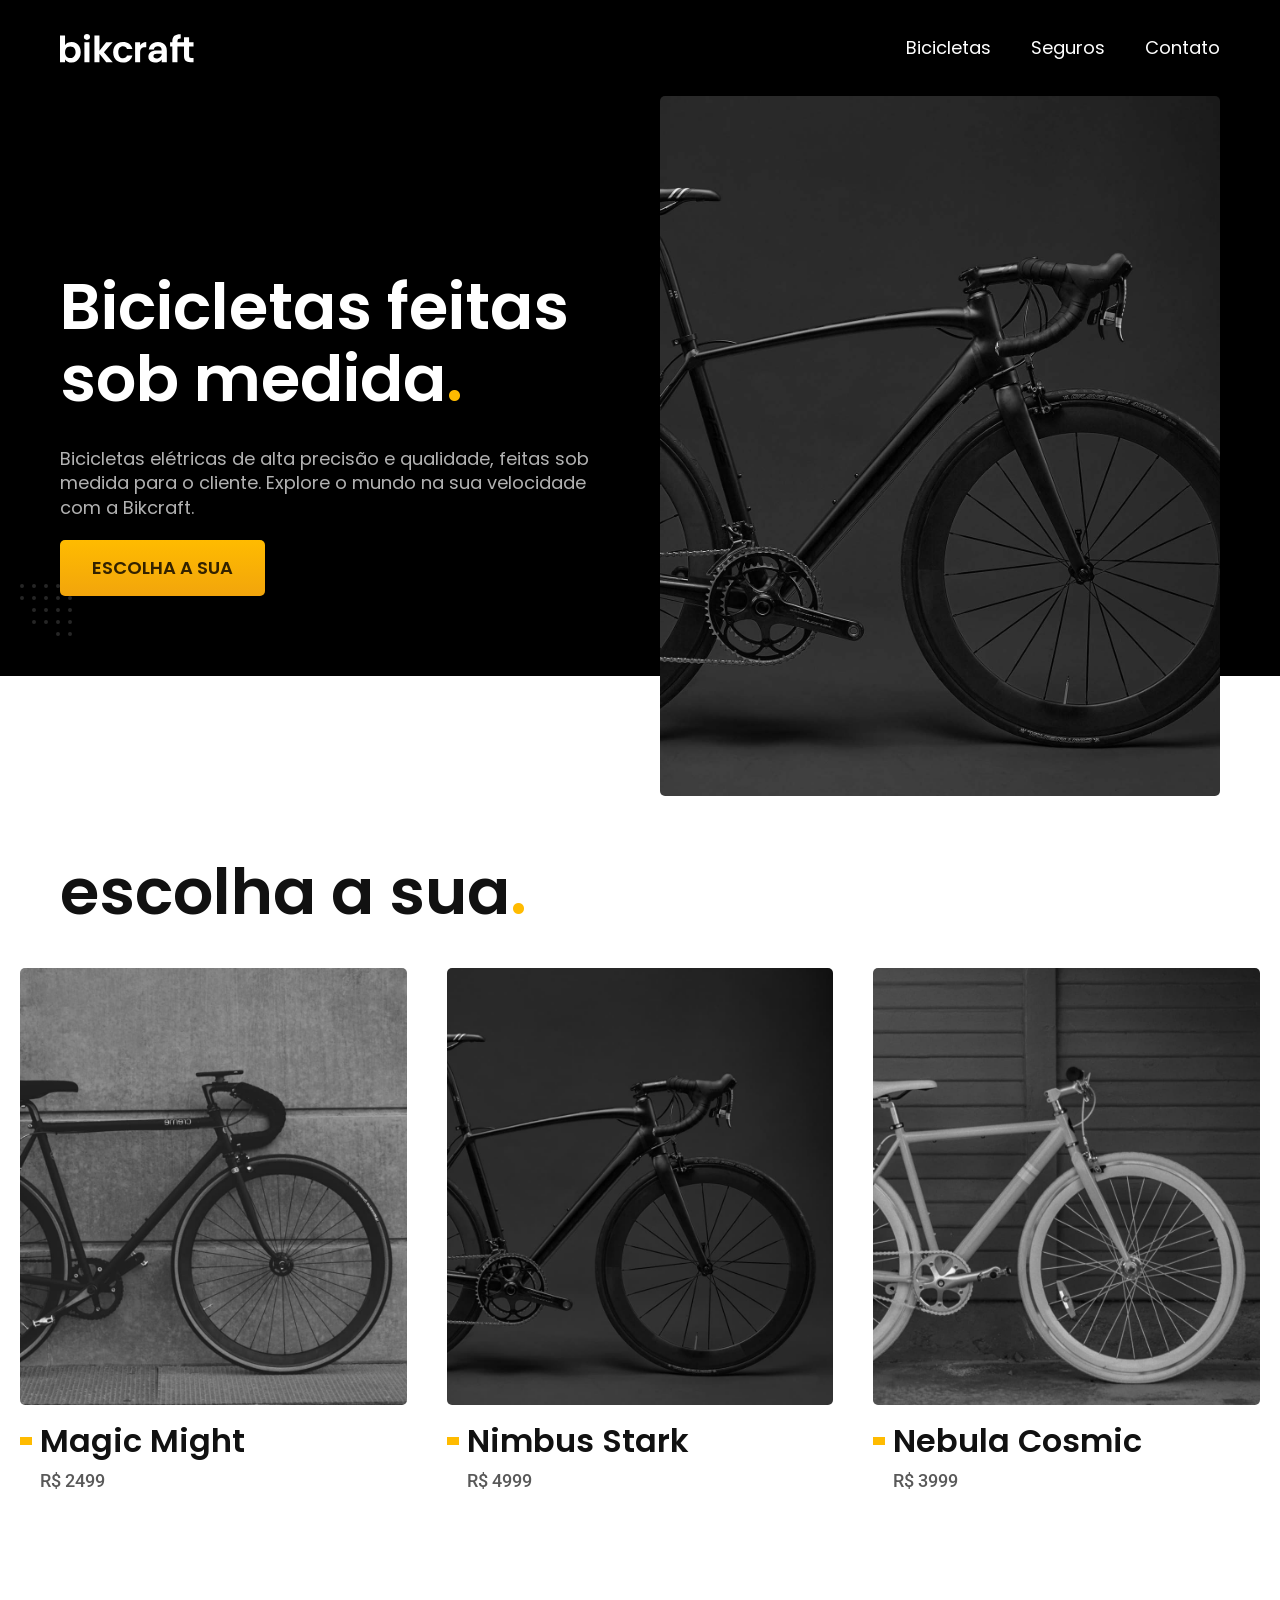
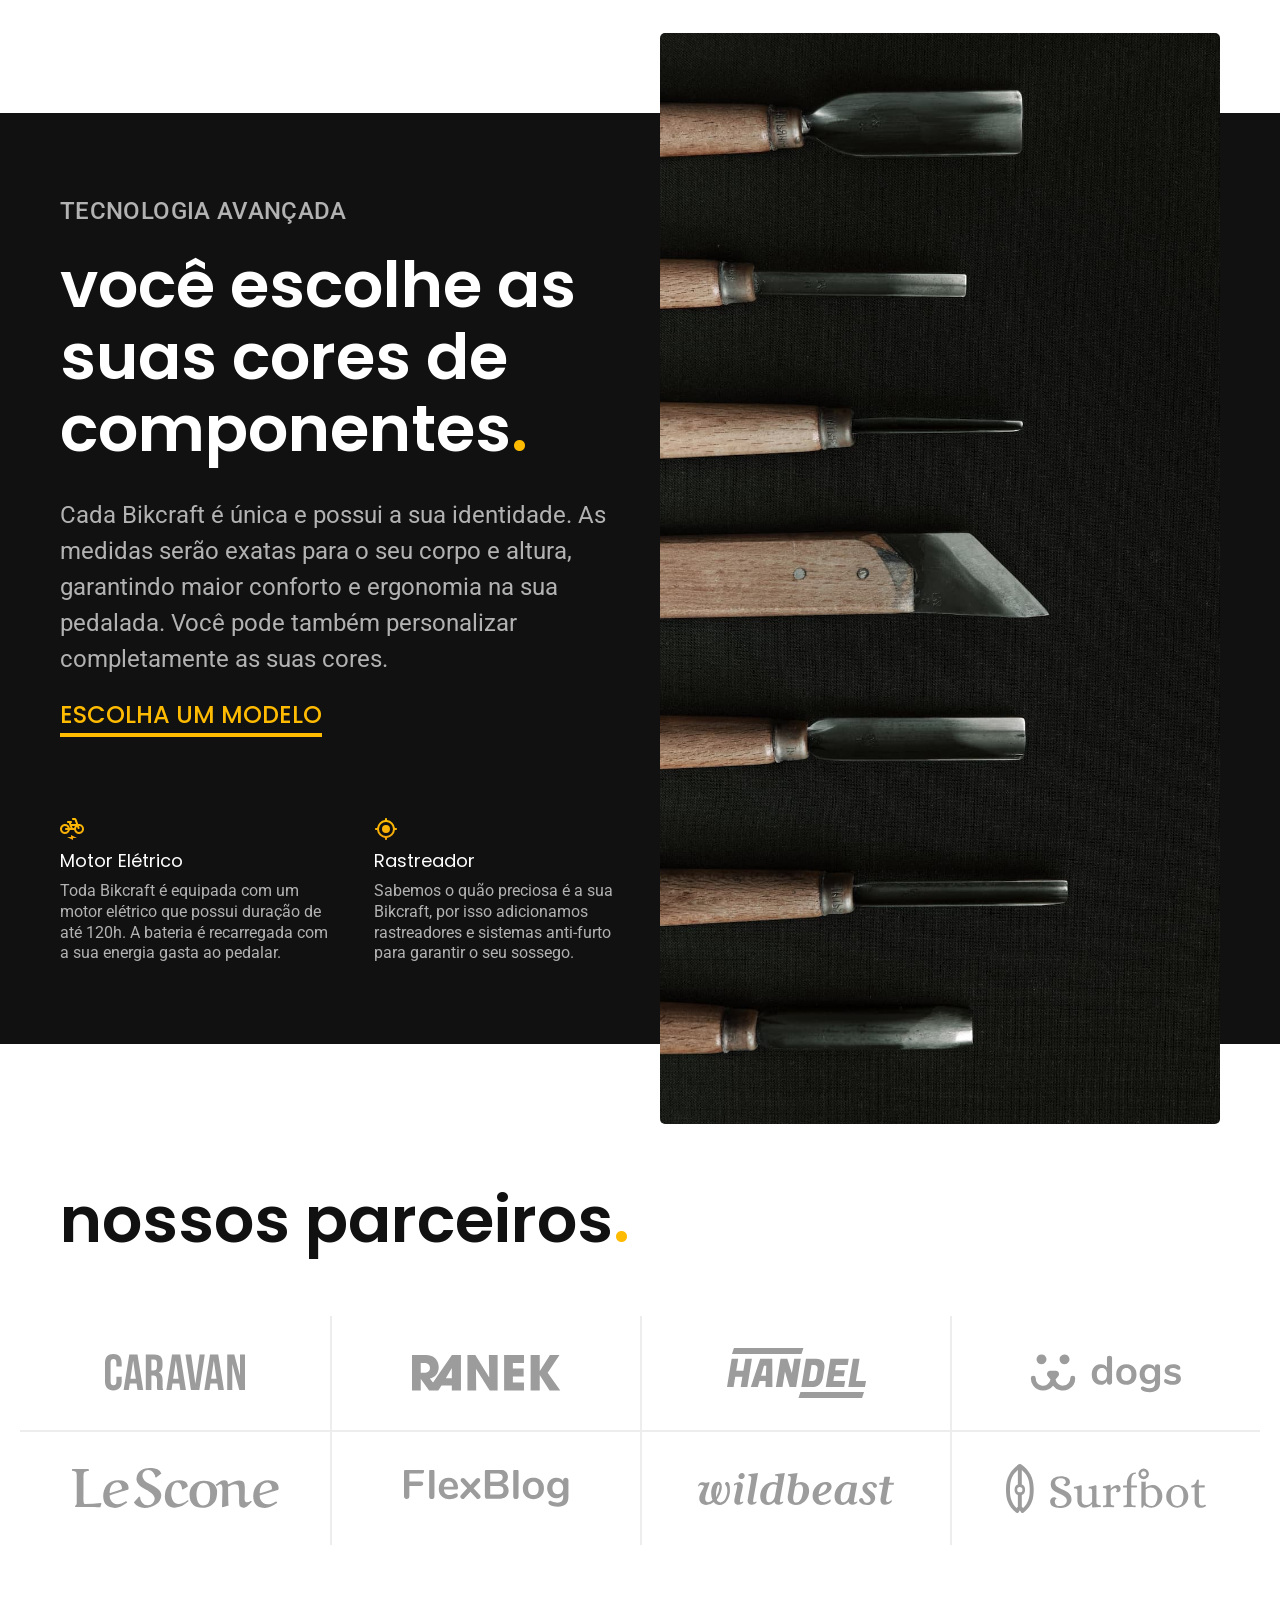
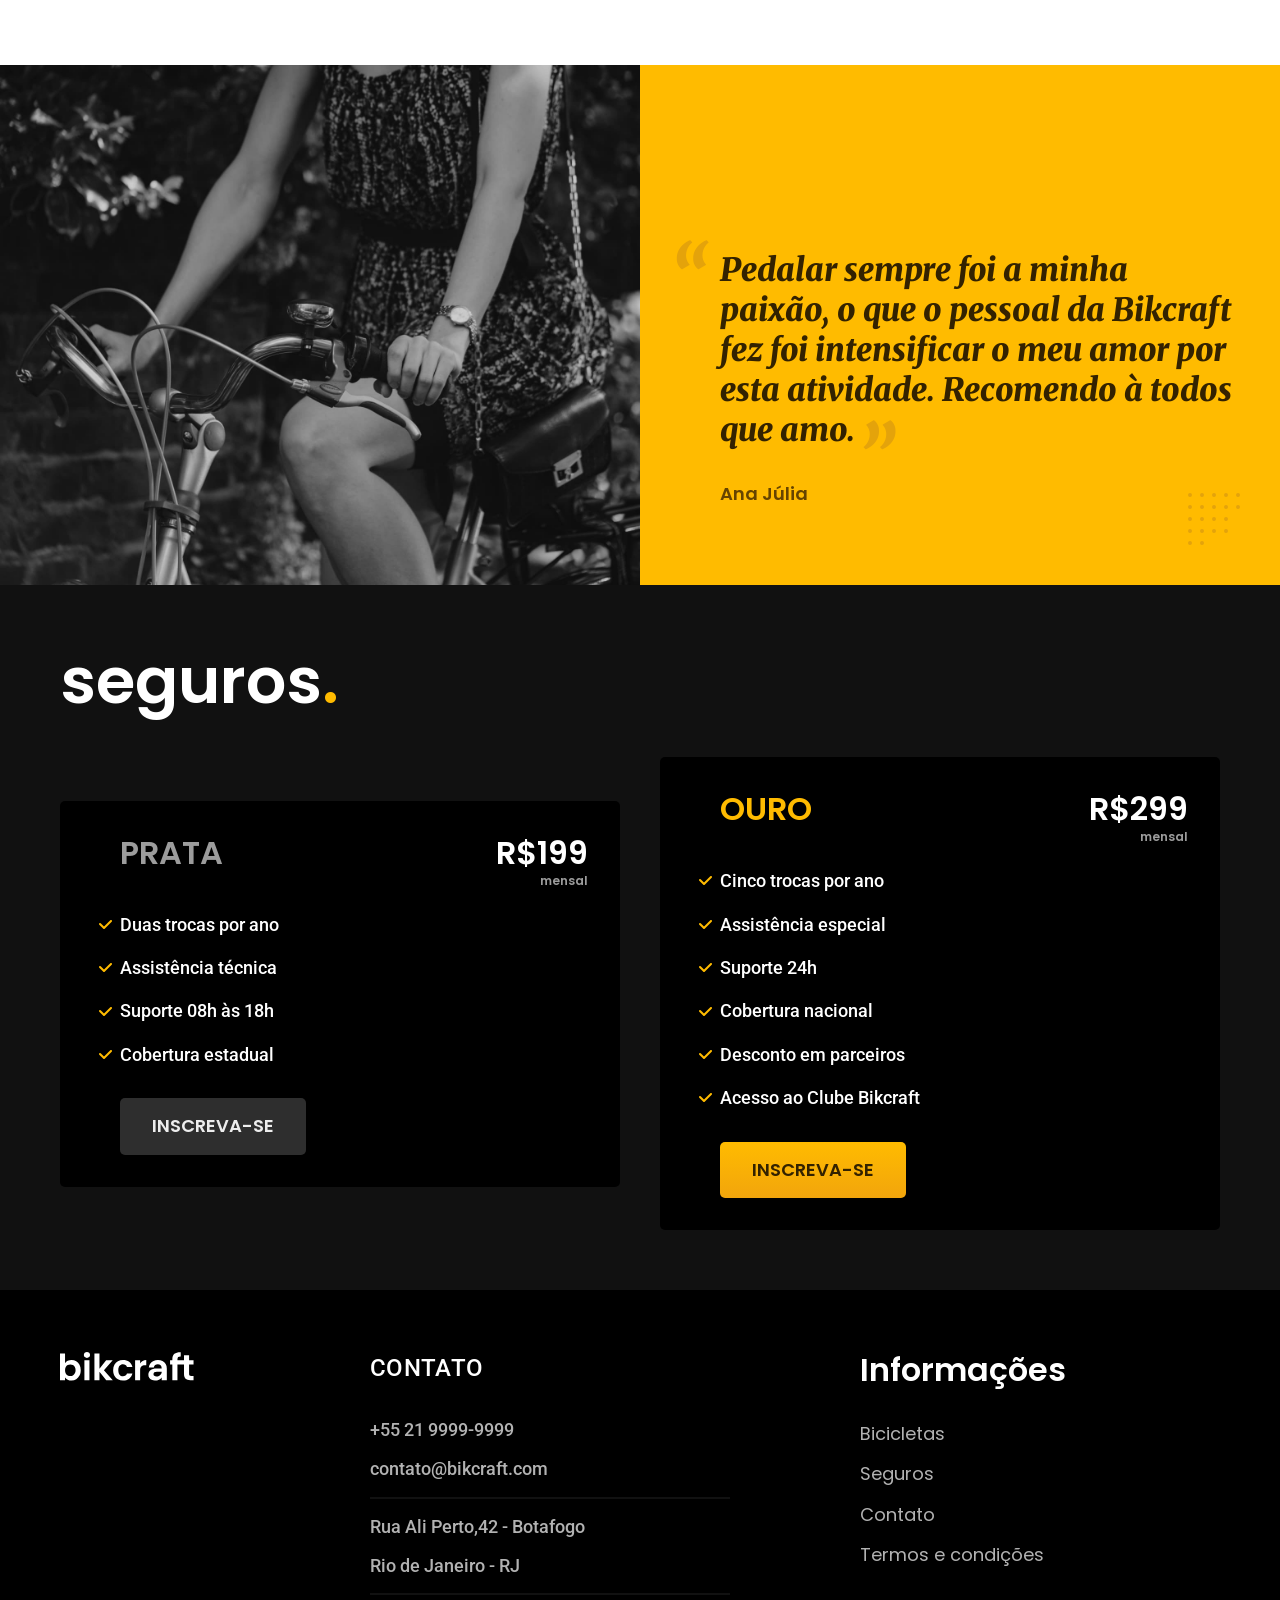
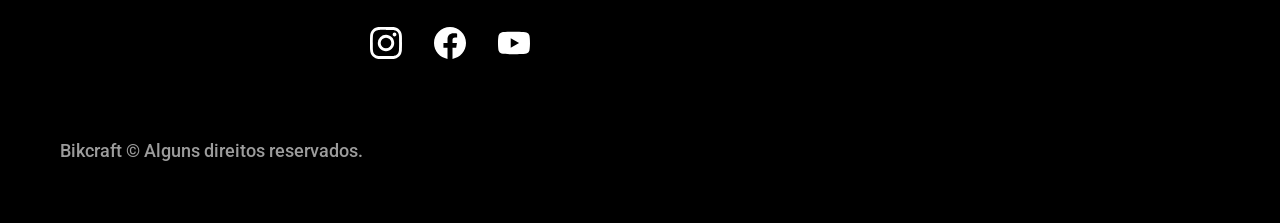
==== commit ddc17fb5: "Adicionar preload para o CSS em várias páginas HTML" ====
--- a/index.html
+++ b/index.html
@@ -8,6 +8,7 @@
       content="Bicicletas elétricas de alta precisão e qualidade,  feitas sob medida para o cliente. Explore o mundo na sua velocidade com a Bikcraft."
     />
     <title>Bikcraft - Bicicletas Elétricas</title>
+    <link rel="preload" href="./css/style.css" as="style" />
     <link rel="stylesheet" href="./css/style.css" />
     <link rel="preconnect" href="https://fonts.googleapis.com" />
     <link rel="preconnect" href="https://fonts.gstatic.com" crossorigin />
@@ -232,7 +233,9 @@
             </ul>
           </nav>
         </div>
-        <p class="footer-copy font-2-m cor-6">Bikcraft © Alguns direitos reservados.</p>
+        <p class="footer-copy font-2-m cor-6">
+          Bikcraft © Alguns direitos reservados.
+        </p>
       </div>
     </footer>
   </body>
--- a/css/style.css
+++ b/css/style.css
@@ -4,13 +4,34 @@
 @import "./global/header.css";
 @import "./global/footer.css";
 @import "./utilidades/componentes.css";
+@import "./utilidades/formulario.css";
 
 @import "./home/introducao.css";
 @import "./home/tecnologia.css";
 @import "./home/parceiros.css";
 @import "./home/depoimento.css";
 
-@import "./seguros/seguros.css";
 @import "./termos/termos.css";
 
+@import "./seguros/seguros.css";
+@import "./seguros/vantagens.css";
+@import "./seguros/perguntas.css";
+
 @import "./bicicletas/bicicletas-lista.css";
+@import "./bicicletas/bicicletas.css";
+
+@import "./bicicleta/bicicleta.css";
+@import "./bicicleta/seguro.css";
+
+@import "./contato/contato.css";
+@import "./contato/lojas.css";
+
+@import "./orcamento/orcamento.css";
+
+
+
+
+
+
+
+
--- a/css/style.css
+++ b/css/style.css
@@ -4,13 +4,34 @@
 @import "./global/header.css";
 @import "./global/footer.css";
 @import "./utilidades/componentes.css";
+@import "./utilidades/formulario.css";
 
 @import "./home/introducao.css";
 @import "./home/tecnologia.css";
 @import "./home/parceiros.css";
 @import "./home/depoimento.css";
 
-@import "./seguros/seguros.css";
 @import "./termos/termos.css";
 
+@import "./seguros/seguros.css";
+@import "./seguros/vantagens.css";
+@import "./seguros/perguntas.css";
+
 @import "./bicicletas/bicicletas-lista.css";
+@import "./bicicletas/bicicletas.css";
+
+@import "./bicicleta/bicicleta.css";
+@import "./bicicleta/seguro.css";
+
+@import "./contato/contato.css";
+@import "./contato/lojas.css";
+
+@import "./orcamento/orcamento.css";
+
+
+
+
+
+
+
+
